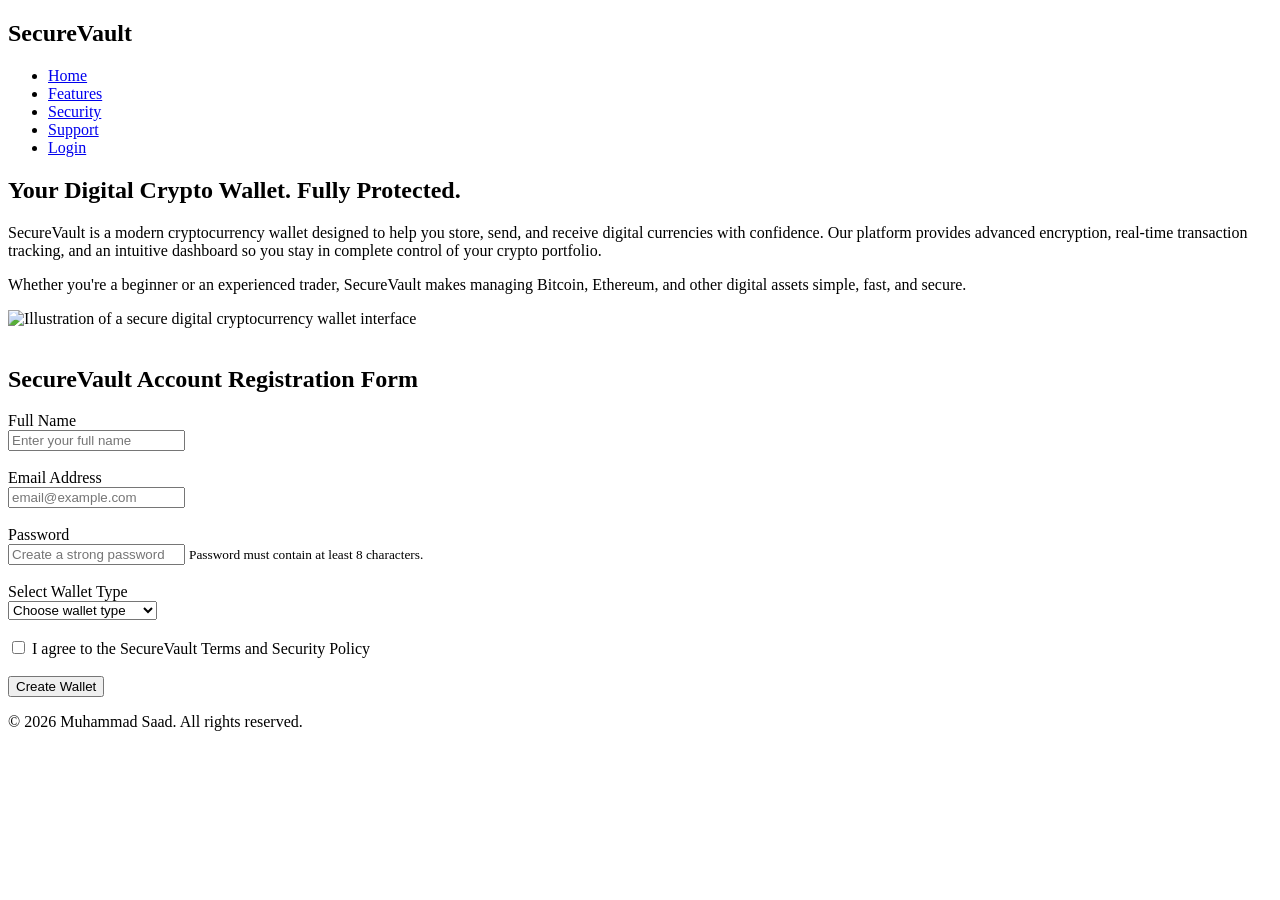
==== index.html @ 32a99a74 "web project" ====
<!DOCTYPE html>
<html lang="en">
<head>
    <meta charset="UTF-8">
    <meta name="viewport" content="width=device-width, initial-scale=1.0">
    
    <!-- Updated Meta Description for Crypto Wallet Website -->
    <meta name="description" content="Secure and easy-to-use crypto wallet platform to store, send, and manage your digital assets safely. Experience fast transactions, real-time tracking, and full control of your cryptocurrency.">
     
    <title>SecureVault Crypto Wallet | Assest Management</title>
</head>
<body>

    <!-- Navigation -->
    <header>
        <nav>
            <h2>SecureVault</h2>
            <ul>
                <li><a href="#">Home</a></li>
                <li><a href="#">Features</a></li>
                <li><a href="#">Security</a></li>
                <li><a href="#">Support</a></li>
                <li><a href="#">Login</a></li>
            </ul>
        </nav>
    </header>

    <!-- Main Content -->
    <main>
        <article>
            <h1>Your Digital Crypto Wallet. Fully Protected.</h1>
            
            <p>
                SecureVault is a modern cryptocurrency wallet designed to help you 
                store, send, and receive digital currencies with confidence. 
                Our platform provides advanced encryption, real-time transaction 
                tracking, and an intuitive dashboard so you stay in complete control 
                of your crypto portfolio.
            </p>

            <p>
                Whether you're a beginner or an experienced trader, SecureVault 
                makes managing Bitcoin, Ethereum, and other digital assets simple, 
                fast, and secure.
            </p>

            <!-- Crypto-related Image -->
            <img src="https://via.placeholder.com/400x200"
                 alt="Illustration of a secure digital cryptocurrency wallet interface">
        </article>
    </main>

   <br>

<form action="#" method="post">

<h2>SecureVault Account Registration Form</h2>

<!-- Full Name -->
<div>
<label for="fullname">Full Name</label><br>
<input 
type="text"
id="fullname"
name="fullname"
placeholder="Enter your full name"
required
tabindex="1">
</div>

<br>

<!-- Email -->
<div>
<label for="email">Email Address</label><br>
<input 
type="email"
id="email"
name="email"
placeholder="email@example.com"
required
tabindex="2">
</div>

<br>

<!-- Password -->
<div>
<label for="password">Password</label><br>
<input 
type="password"
id="password"
name="password"
placeholder="Create a strong password"
required
tabindex="3"
aria-describedby="passwordHelp">

<small id="passwordHelp">
Password must contain at least 8 characters.
</small>
</div>

<br>

<!-- Wallet Type -->
<div>
<label for="wallet">Select Wallet Type</label><br>
<select id="wallet" name="wallet" tabindex="4" aria-label="Select wallet type">
<option value="">Choose wallet type</option>
<option value="bitcoin">Bitcoin Wallet</option>
<option value="ethereum">Ethereum Wallet</option>
<option value="multi">Multi-Currency Wallet</option>
</select>
</div>

<br>

<!-- Terms and Conditions -->
<div>
<input 
type="checkbox"
id="terms"
name="terms"
required
tabindex="5">

<label for="terms">
I agree to the SecureVault Terms and Security Policy
</label>
</div>

<br>

<!-- Submit Button -->
<button type="submit" tabindex="6">
Create Wallet
</button>

</form>

 <!-- Footer -->
<footer>
        <p>&copy; 2026 Muhammad Saad. All rights reserved.</p>
</footer>

</body>

</html>
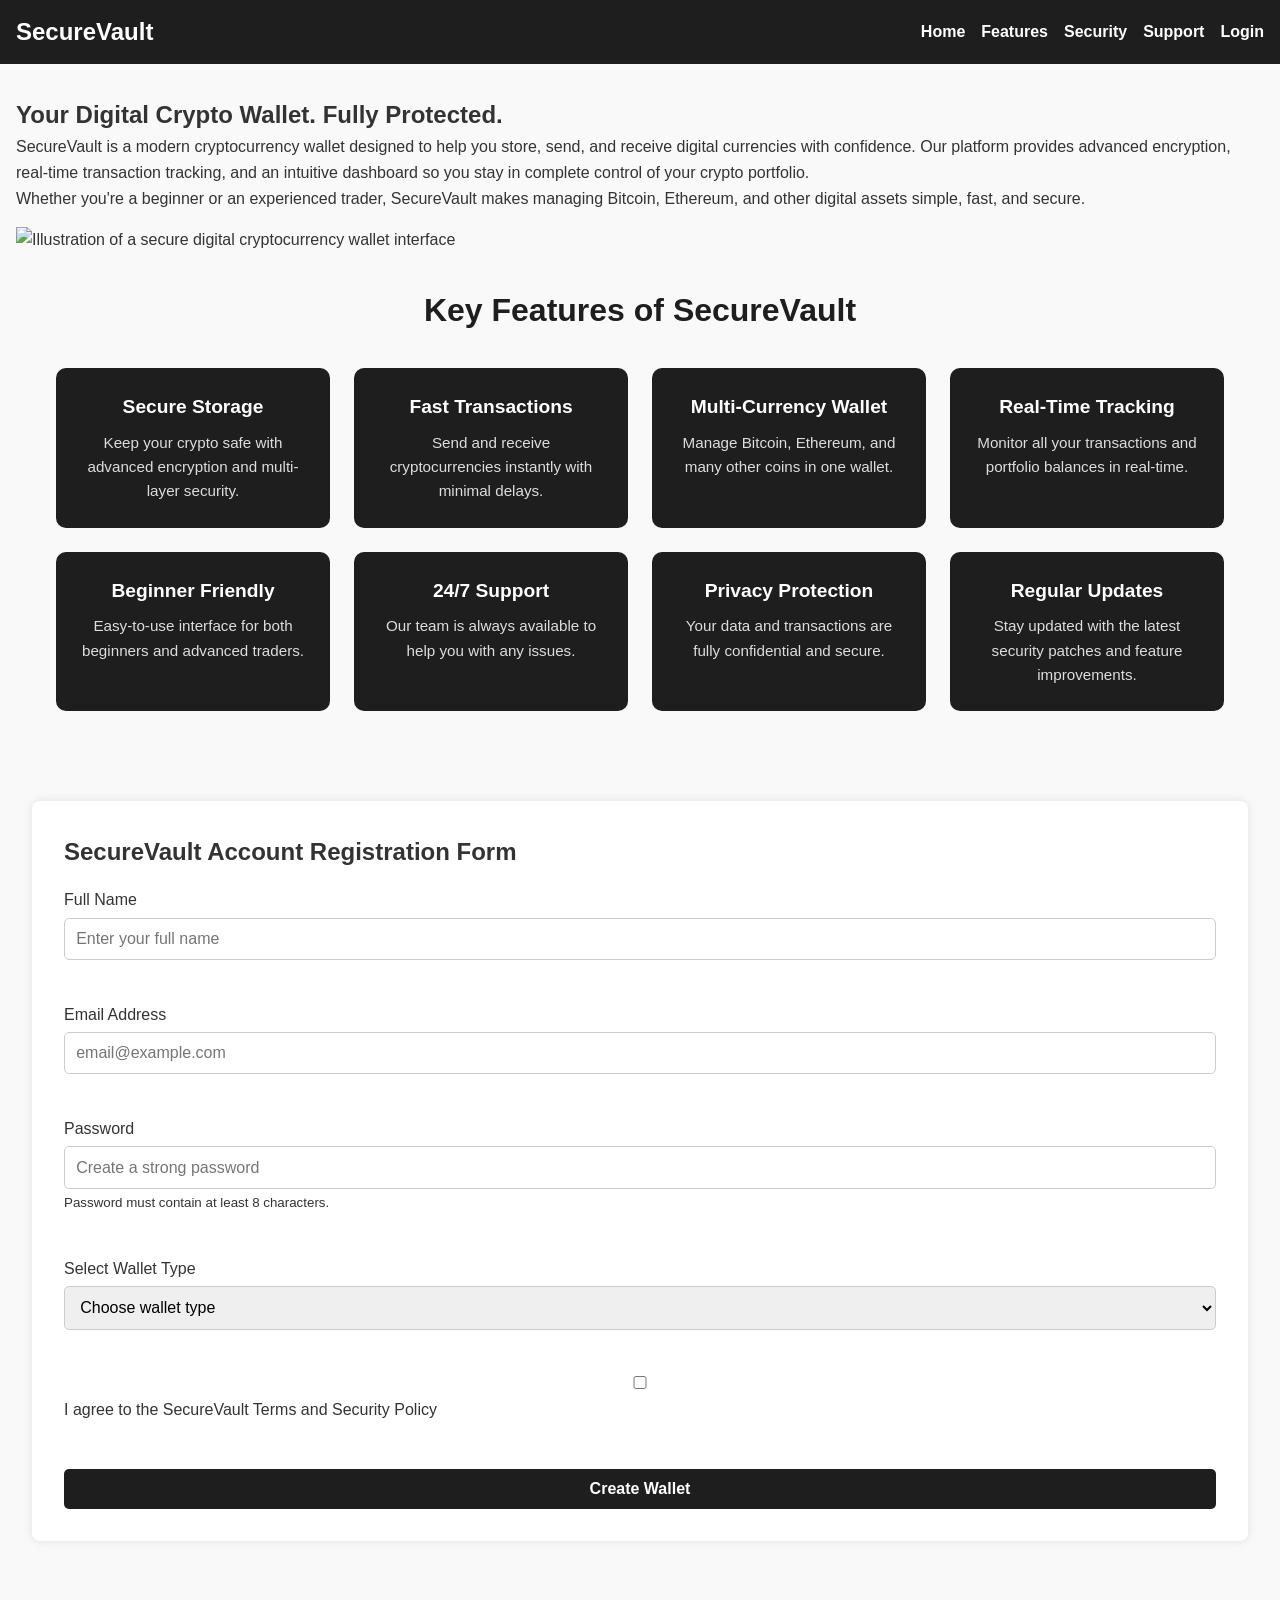
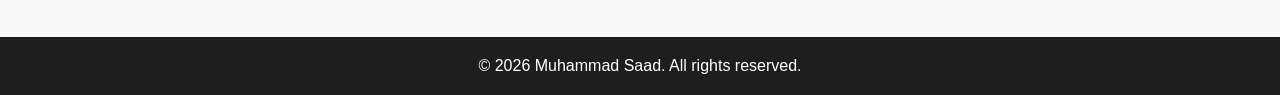
==== commit 387c6728: "web project" ====
--- a/index.html
+++ b/index.html
@@ -3,11 +3,11 @@
 <head>
     <meta charset="UTF-8">
     <meta name="viewport" content="width=device-width, initial-scale=1.0">
+    <link rel="stylesheet" href="style.css">
     
-    <!-- Updated Meta Description for Crypto Wallet Website -->
     <meta name="description" content="Secure and easy-to-use crypto wallet platform to store, send, and manage your digital assets safely. Experience fast transactions, real-time tracking, and full control of your cryptocurrency.">
      
-    <title>SecureVault Crypto Wallet | Assest Management</title>
+    <title>SecureVault Crypto Wallet | Asset Management</title>
 </head>
 <body>
 
@@ -15,6 +15,14 @@
     <header>
         <nav>
             <h2>SecureVault</h2>
+
+            <!-- Hamburger for mobile -->
+            <div class="hamburger" onclick="toggleMenu()">
+                <div></div>
+                <div></div>
+                <div></div>
+            </div>
+
             <ul>
                 <li><a href="#">Home</a></li>
                 <li><a href="#">Features</a></li>
@@ -44,106 +52,112 @@
                 fast, and secure.
             </p>
 
-            <!-- Crypto-related Image -->
             <img src="https://via.placeholder.com/400x200"
                  alt="Illustration of a secure digital cryptocurrency wallet interface">
         </article>
+
+        <!-- Features Section with Responsive Grid -->
+        <section class="features-grid">
+            <h2>Key Features of SecureVault</h2>
+            <div class="grid-container">
+                <div class="grid-item">
+                    <h3>Secure Storage</h3>
+                    <p>Keep your crypto safe with advanced encryption and multi-layer security.</p>
+                </div>
+                <div class="grid-item">
+                    <h3>Fast Transactions</h3>
+                    <p>Send and receive cryptocurrencies instantly with minimal delays.</p>
+                </div>
+                <div class="grid-item">
+                    <h3>Multi-Currency Wallet</h3>
+                    <p>Manage Bitcoin, Ethereum, and many other coins in one wallet.</p>
+                </div>
+                <div class="grid-item">
+                    <h3>Real-Time Tracking</h3>
+                    <p>Monitor all your transactions and portfolio balances in real-time.</p>
+                </div>
+                <div class="grid-item">
+                    <h3>Beginner Friendly</h3>
+                    <p>Easy-to-use interface for both beginners and advanced traders.</p>
+                </div>
+                <div class="grid-item">
+                    <h3>24/7 Support</h3>
+                    <p>Our team is always available to help you with any issues.</p>
+                </div>
+                <div class="grid-item">
+                    <h3>Privacy Protection</h3>
+                    <p>Your data and transactions are fully confidential and secure.</p>
+                </div>
+                <div class="grid-item">
+                    <h3>Regular Updates</h3>
+                    <p>Stay updated with the latest security patches and feature improvements.</p>
+                </div>
+            </div>
+        </section>
+
+        <br>
+
+        <!-- Registration Form -->
+        <form action="#" method="post">
+            <h2>SecureVault Account Registration Form</h2>
+
+            <div>
+                <label for="fullname">Full Name</label><br>
+                <input type="text" id="fullname" name="fullname" placeholder="Enter your full name" required tabindex="1">
+            </div>
+
+            <br>
+
+            <div>
+                <label for="email">Email Address</label><br>
+                <input type="email" id="email" name="email" placeholder="email@example.com" required tabindex="2">
+            </div>
+
+            <br>
+
+            <div>
+                <label for="password">Password</label><br>
+                <input type="password" id="password" name="password" placeholder="Create a strong password" required tabindex="3" aria-describedby="passwordHelp">
+                <small id="passwordHelp">Password must contain at least 8 characters.</small>
+            </div>
+
+            <br>
+
+            <div>
+                <label for="wallet">Select Wallet Type</label><br>
+                <select id="wallet" name="wallet" tabindex="4" aria-label="Select wallet type">
+                    <option value="">Choose wallet type</option>
+                    <option value="bitcoin">Bitcoin Wallet</option>
+                    <option value="ethereum">Ethereum Wallet</option>
+                    <option value="multi">Multi-Currency Wallet</option>
+                </select>
+            </div>
+
+            <br>
+
+            <div>
+                <input type="checkbox" id="terms" name="terms" required tabindex="5">
+                <label for="terms">I agree to the SecureVault Terms and Security Policy</label>
+            </div>
+
+            <br>
+
+            <button type="submit" tabindex="6">Create Wallet</button>
+        </form>
     </main>
 
-   <br>
+    <!-- Footer -->
+    <footer>
+        <p>&copy; 2026 Muhammad Saad. All rights reserved.</p>
+    </footer>
 
-<form action="#" method="post">
-
-<h2>SecureVault Account Registration Form</h2>
-
-<!-- Full Name -->
-<div>
-<label for="fullname">Full Name</label><br>
-<input 
-type="text"
-id="fullname"
-name="fullname"
-placeholder="Enter your full name"
-required
-tabindex="1">
-</div>
-
-<br>
-
-<!-- Email -->
-<div>
-<label for="email">Email Address</label><br>
-<input 
-type="email"
-id="email"
-name="email"
-placeholder="email@example.com"
-required
-tabindex="2">
-</div>
-
-<br>
-
-<!-- Password -->
-<div>
-<label for="password">Password</label><br>
-<input 
-type="password"
-id="password"
-name="password"
-placeholder="Create a strong password"
-required
-tabindex="3"
-aria-describedby="passwordHelp">
-
-<small id="passwordHelp">
-Password must contain at least 8 characters.
-</small>
-</div>
-
-<br>
-
-<!-- Wallet Type -->
-<div>
-<label for="wallet">Select Wallet Type</label><br>
-<select id="wallet" name="wallet" tabindex="4" aria-label="Select wallet type">
-<option value="">Choose wallet type</option>
-<option value="bitcoin">Bitcoin Wallet</option>
-<option value="ethereum">Ethereum Wallet</option>
-<option value="multi">Multi-Currency Wallet</option>
-</select>
-</div>
-
-<br>
-
-<!-- Terms and Conditions -->
-<div>
-<input 
-type="checkbox"
-id="terms"
-name="terms"
-required
-tabindex="5">
-
-<label for="terms">
-I agree to the SecureVault Terms and Security Policy
-</label>
-</div>
-
-<br>
-
-<!-- Submit Button -->
-<button type="submit" tabindex="6">
-Create Wallet
-</button>
-
-</form>
-
- <!-- Footer -->
-<footer>
-        <p>&copy; 2026 Muhammad Saad. All rights reserved.</p>
-</footer>
+    <!-- Mobile Hamburger Script -->
+    <script>
+        function toggleMenu() {
+            const menu = document.querySelector('nav ul');
+            menu.classList.toggle('active');
+        }
+    </script>
 
 </body>
-
 </html>
--- a/style.css
+++ b/style.css
@@ -0,0 +1,194 @@
+/* Basic Reset */
+* {
+    margin: 0;
+    padding: 0;
+    box-sizing: border-box;
+}
+
+/* Body styling */
+body {
+    font-family: Arial, sans-serif;
+    line-height: 1.6;
+    background-color: #f9f9f9;
+    color: #333;
+    padding: 0;
+    margin: 0;
+}
+
+/* Header & Navigation */
+header {
+    background-color: #1e1e1e;
+    color: #fff;
+}
+
+nav {
+    display: flex;
+    justify-content: space-between;
+    align-items: center;
+    padding: 0.8rem 1rem;
+    flex-wrap: wrap;
+}
+
+nav h2 {
+    font-size: 1.5rem;
+}
+
+/* Menu links */
+nav ul {
+    display: flex;
+    list-style: none;
+    gap: 1rem;
+}
+
+nav ul li a {
+    color: #fff;
+    text-decoration: none;
+    font-weight: bold;
+    transition: color 0.3s;
+}
+
+nav ul li a:hover {
+    color: #f39c12;
+}
+
+/* Hamburger button (mobile) */
+.hamburger {
+    display: none;
+    flex-direction: column;
+    cursor: pointer;
+    gap: 5px;
+}
+
+.hamburger div {
+    width: 25px;
+    height: 3px;
+    background-color: #fff;
+}
+
+/* Responsive menu - mobile */
+@media (max-width: 768px) {
+    nav ul {
+        display: none;
+        flex-direction: column;
+        width: 100%;
+        background-color: #1e1e1e;
+        margin-top: 0.5rem;
+    }
+
+    nav ul.active {
+        display: flex;
+    }
+
+    .hamburger {
+        display: flex;
+    }
+}
+
+/* Main Content */
+main {
+    padding: 2rem 1rem;
+}
+
+article img {
+    max-width: 100%;
+    margin-top: 1rem;
+}
+
+/* Features Grid Section */
+.features-grid {
+    padding: 2rem 1rem;
+    max-width: 1200px;
+    margin: 0 auto;
+}
+
+.features-grid h2 {
+    text-align: center;
+    margin-bottom: 2rem;
+    font-size: 2rem;
+    color: #1e1e1e;
+}
+
+.features-grid .grid-container {
+    display: grid;
+    grid-template-columns: 1fr; /* Mobile: 1 column */
+    gap: 1.5rem;
+}
+
+.features-grid .grid-item {
+    background-color: #1e1e1e;
+    color: #fff;
+    padding: 1.5rem;
+    border-radius: 10px;
+    text-align: center;
+}
+
+.features-grid .grid-item h3 {
+    margin-bottom: 0.5rem;
+    font-size: 1.2rem;
+}
+
+.features-grid .grid-item p {
+    font-size: 0.95rem;
+    color: #ddd;
+}
+
+/* Desktop: 4 columns */
+@media (min-width: 992px) {
+    .features-grid .grid-container {
+        grid-template-columns: repeat(4, 1fr);
+    }
+}
+
+/* Tablet: 2 columns */
+@media (min-width: 600px) and (max-width: 991px) {
+    .features-grid .grid-container {
+        grid-template-columns: repeat(2, 1fr);
+    }
+}
+
+/* Form styling */
+form {
+    background-color: #fff;
+    padding: 2rem;
+    margin: 2rem 1rem;
+    border-radius: 8px;
+    box-shadow: 0 0 10px rgba(0,0,0,0.1);
+}
+
+form h2 {
+    margin-bottom: 1rem;
+}
+
+form div {
+    margin-bottom: 1rem;
+}
+
+form input, form select, form button {
+    width: 100%;
+    padding: 0.7rem;
+    margin-top: 0.3rem;
+    border: 1px solid #ccc;
+    border-radius: 5px;
+    font-size: 1rem;
+}
+
+form button {
+    background-color: #1e1e1e;
+    color: #fff;
+    border: none;
+    cursor: pointer;
+    font-weight: bold;
+}
+
+form button:hover {
+    background-color: #f39c12;
+}
+
+/* Footer */
+footer {
+    background-color: #1e1e1e;
+    color: #fff;
+    text-align: center;
+    padding: 1rem;
+    margin-top: 2rem;
+}
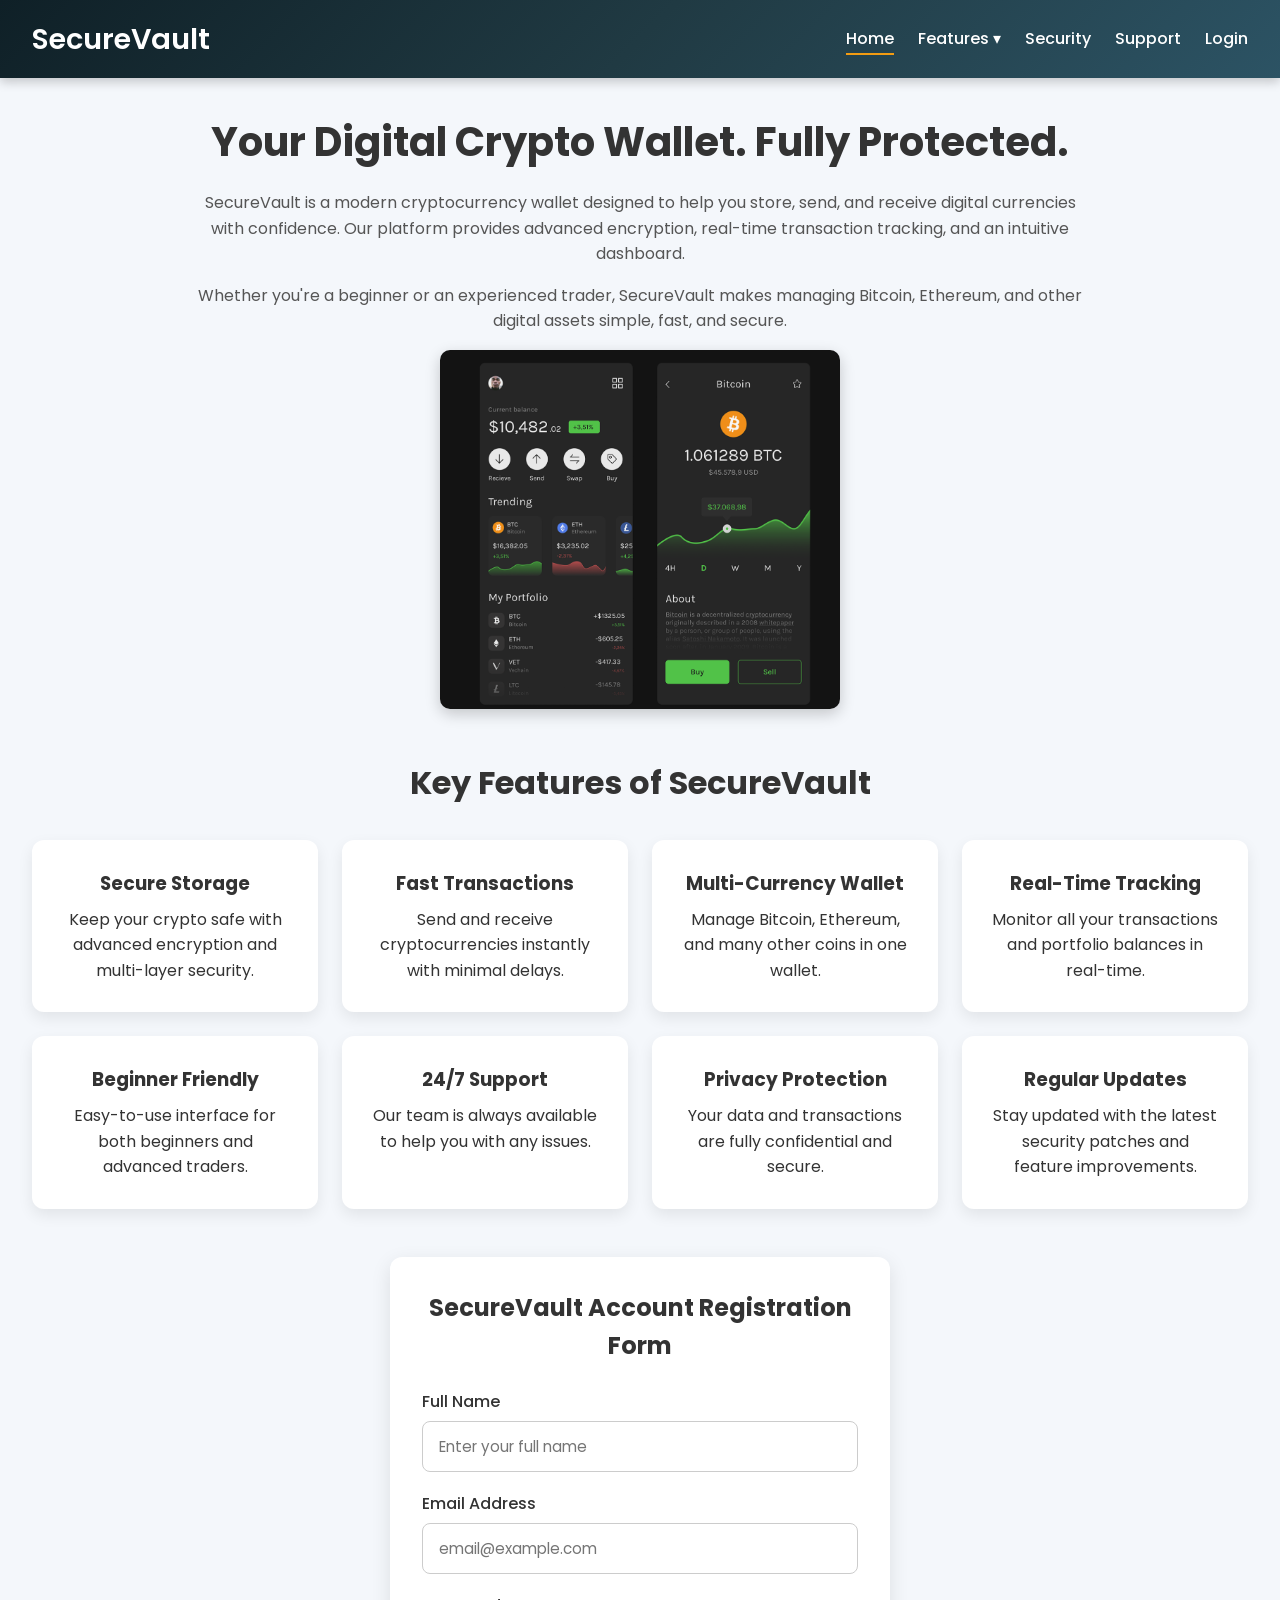
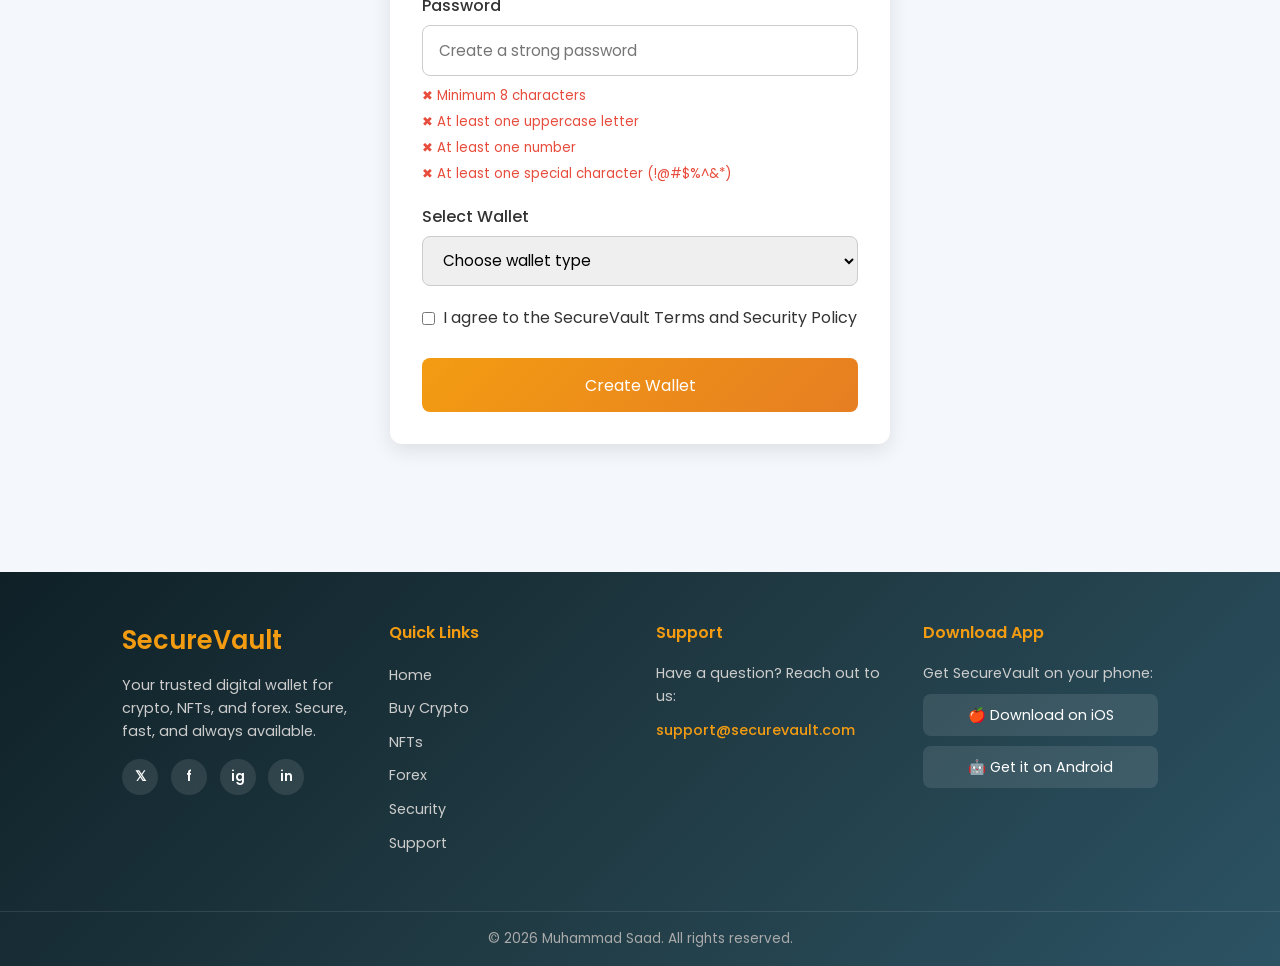
==== commit 84d0bb4d: "web project" ====
--- a/index.html
+++ b/index.html
@@ -3,11 +3,9 @@
 <head>
     <meta charset="UTF-8">
     <meta name="viewport" content="width=device-width, initial-scale=1.0">
+    <title>SecureVault Crypto Wallet | Asset Management</title>
     <link rel="stylesheet" href="style.css">
-    
-    <meta name="description" content="Secure and easy-to-use crypto wallet platform to store, send, and manage your digital assets safely. Experience fast transactions, real-time tracking, and full control of your cryptocurrency.">
-     
-    <title>SecureVault Crypto Wallet | Asset Management</title>
+    <link href="https://fonts.googleapis.com/css2?family=Poppins:wght@300;400;600&display=swap" rel="stylesheet">
 </head>
 <body>
 
@@ -16,7 +14,6 @@
         <nav>
             <h2>SecureVault</h2>
 
-            <!-- Hamburger for mobile -->
             <div class="hamburger" onclick="toggleMenu()">
                 <div></div>
                 <div></div>
@@ -24,8 +21,17 @@
             </div>
 
             <ul>
-                <li><a href="#">Home</a></li>
-                <li><a href="#">Features</a></li>
+                <li><a href="index.html" class="active">Home</a></li>
+
+                <li class="dropdown">
+                    <a href="#">Features <span class="arrow">&#9662;</span></a>
+                    <ul class="dropdown-menu">
+                        <li><a href="buy-crypto.html">Buy Crypto</a></li>
+                        <li><a href="nfts.html">NFTs</a></li>
+                        <li><a href="forex.html">Forex</a></li>
+                    </ul>
+                </li>
+
                 <li><a href="#">Security</a></li>
                 <li><a href="#">Support</a></li>
                 <li><a href="#">Login</a></li>
@@ -37,27 +43,18 @@
     <main>
         <article>
             <h1>Your Digital Crypto Wallet. Fully Protected.</h1>
-            
             <p>
-                SecureVault is a modern cryptocurrency wallet designed to help you 
-                store, send, and receive digital currencies with confidence. 
-                Our platform provides advanced encryption, real-time transaction 
-                tracking, and an intuitive dashboard so you stay in complete control 
-                of your crypto portfolio.
+                SecureVault is a modern cryptocurrency wallet designed to help you store, send, and receive digital currencies with confidence.
+                Our platform provides advanced encryption, real-time transaction tracking, and an intuitive dashboard.
             </p>
-
             <p>
-                Whether you're a beginner or an experienced trader, SecureVault 
-                makes managing Bitcoin, Ethereum, and other digital assets simple, 
-                fast, and secure.
+                Whether you're a beginner or an experienced trader, SecureVault makes managing Bitcoin, Ethereum, and other digital assets simple, fast, and secure.
             </p>
-
-            <img src="https://via.placeholder.com/400x200"
-                 alt="Illustration of a secure digital cryptocurrency wallet interface">
+            <img src="images/crypto wallet.png" alt="Illustration of a secure digital cryptocurrency wallet interface">
         </article>
 
-        <!-- Features Section with Responsive Grid -->
-        <section class="features-grid">
+        <!-- Features Section -->
+        <section class="features-grid" id="features">
             <h2>Key Features of SecureVault</h2>
             <div class="grid-container">
                 <div class="grid-item">
@@ -95,36 +92,33 @@
             </div>
         </section>
 
-        <br>
-
         <!-- Registration Form -->
-        <form action="#" method="post">
+        <form action="#" method="post" onsubmit="return validateForm()">
             <h2>SecureVault Account Registration Form</h2>
 
-            <div>
-                <label for="fullname">Full Name</label><br>
+            <div class="form-group">
+                <label for="fullname">Full Name</label>
                 <input type="text" id="fullname" name="fullname" placeholder="Enter your full name" required tabindex="1">
             </div>
 
-            <br>
-
-            <div>
-                <label for="email">Email Address</label><br>
+            <div class="form-group">
+                <label for="email">Email Address</label>
                 <input type="email" id="email" name="email" placeholder="email@example.com" required tabindex="2">
             </div>
 
-            <br>
-
-            <div>
-                <label for="password">Password</label><br>
-                <input type="password" id="password" name="password" placeholder="Create a strong password" required tabindex="3" aria-describedby="passwordHelp">
-                <small id="passwordHelp">Password must contain at least 8 characters.</small>
-            </div>
-
-            <br>
-
-            <div>
-                <label for="wallet">Select Wallet Type</label><br>
+            <div class="form-group">
+                <label for="password">Password</label>
+                <input type="password" id="password" name="password" placeholder="Create a strong password" required tabindex="3" oninput="checkPassword()">
+                <div class="password-requirements">
+                    <span id="req-length" class="req">✖ Minimum 8 characters</span>
+                    <span id="req-upper" class="req">✖ At least one uppercase letter</span>
+                    <span id="req-number" class="req">✖ At least one number</span>
+                    <span id="req-special" class="req">✖ At least one special character (!@#$%^&*)</span>
+                </div>
+            </div>
+
+            <div class="form-group">
+                <label for="wallet">Select Wallet</label>
                 <select id="wallet" name="wallet" tabindex="4" aria-label="Select wallet type">
                     <option value="">Choose wallet type</option>
                     <option value="bitcoin">Bitcoin Wallet</option>
@@ -133,31 +127,113 @@
                 </select>
             </div>
 
-            <br>
-
-            <div>
+            <div class="form-group checkbox-group">
                 <input type="checkbox" id="terms" name="terms" required tabindex="5">
                 <label for="terms">I agree to the SecureVault Terms and Security Policy</label>
             </div>
 
-            <br>
-
             <button type="submit" tabindex="6">Create Wallet</button>
         </form>
+
     </main>
 
     <!-- Footer -->
     <footer>
-        <p>&copy; 2026 Muhammad Saad. All rights reserved.</p>
+        <div class="footer-container">
+
+            <div class="footer-brand">
+                <h3>SecureVault</h3>
+                <p>Your trusted digital wallet for crypto, NFTs, and forex. Secure, fast, and always available.</p>
+                <div class="social-icons">
+                    <a href="#" aria-label="Twitter/X">𝕏</a>
+                    <a href="#" aria-label="Facebook">f</a>
+                    <a href="#" aria-label="Instagram">ig</a>
+                    <a href="#" aria-label="LinkedIn">in</a>
+                </div>
+            </div>
+
+            <div class="footer-col">
+                <h4>Quick Links</h4>
+                <ul>
+                    <li><a href="index.html">Home</a></li>
+                    <li><a href="buy-crypto.html">Buy Crypto</a></li>
+                    <li><a href="nfts.html">NFTs</a></li>
+                    <li><a href="forex.html">Forex</a></li>
+                    <li><a href="#">Security</a></li>
+                    <li><a href="#">Support</a></li>
+                </ul>
+            </div>
+
+            <div class="footer-col">
+                <h4>Support</h4>
+                <p>Have a question? Reach out to us:</p>
+                <a href="mailto:support@securevault.com" class="footer-email">support@securevault.com</a>
+            </div>
+
+            <div class="footer-col">
+                <h4>Download App</h4>
+                <p>Get SecureVault on your phone:</p>
+                <a href="#" class="app-btn">🍎 Download on iOS</a>
+                <a href="#" class="app-btn">🤖 Get it on Android</a>
+            </div>
+
+        </div>
+
+        <div class="footer-bottom">
+            <p>&copy; 2026 Muhammad Saad. All rights reserved.</p>
+        </div>
     </footer>
 
-    <!-- Mobile Hamburger Script -->
     <script>
         function toggleMenu() {
-            const menu = document.querySelector('nav ul');
-            menu.classList.toggle('active');
+            document.querySelector('nav ul').classList.toggle('active');
+        }
+
+        document.querySelectorAll('.dropdown > a').forEach(item => {
+            item.addEventListener('click', function(e){
+                if(window.innerWidth <= 768){
+                    e.preventDefault();
+                    this.parentElement.classList.toggle('active');
+                }
+            });
+        });
+
+        document.querySelectorAll('a[href="#features"]').forEach(anchor => {
+            anchor.addEventListener('click', function(e){
+                e.preventDefault();
+                const target = document.querySelector(this.getAttribute('href'));
+                if(target) target.scrollIntoView({behavior:'smooth'});
+            });
+        });
+
+        function checkPassword() {
+            const val = document.getElementById('password').value;
+            toggle('req-length',  val.length >= 8);
+            toggle('req-upper',   /[A-Z]/.test(val));
+            toggle('req-number',  /[0-9]/.test(val));
+            toggle('req-special', /[!@#$%^&*]/.test(val));
+        }
+
+        function toggle(id, passed) {
+            const el = document.getElementById(id);
+            const text = el.textContent.slice(2);
+            if (passed) {
+                el.classList.add('valid');
+                el.textContent = '✔ ' + text;
+            } else {
+                el.classList.remove('valid');
+                el.textContent = '✖ ' + text;
+            }
+        }
+
+        function validateForm() {
+            const val = document.getElementById('password').value;
+            if (val.length < 8 || !/[A-Z]/.test(val) || !/[0-9]/.test(val) || !/[!@#$%^&*]/.test(val)) {
+                alert('Please meet all password requirements before submitting.');
+                return false;
+            }
+            return true;
         }
     </script>
-
 </body>
 </html>
--- a/style.css
+++ b/style.css
@@ -1,57 +1,92 @@
-/* Basic Reset */
+/* ===========================
+   RESET
+   =========================== */
 * {
     margin: 0;
     padding: 0;
     box-sizing: border-box;
 }
 
-/* Body styling */
+/* ===========================
+   BODY
+   =========================== */
 body {
-    font-family: Arial, sans-serif;
+    font-family: 'Poppins', sans-serif;
+    background: #f4f7fb;
+    color: #333;
     line-height: 1.6;
-    background-color: #f9f9f9;
-    color: #333;
-    padding: 0;
-    margin: 0;
-}
-
-/* Header & Navigation */
+}
+
+/* ===========================
+   HEADER
+   =========================== */
 header {
-    background-color: #1e1e1e;
-    color: #fff;
-}
-
+    background: linear-gradient(135deg, #0f2027, #203a43, #2c5364);
+    color: white;
+    box-shadow: 0 4px 10px rgba(0,0,0,0.2);
+}
+
+/* ===========================
+   IMAGE
+   =========================== */
+img {
+    width: 100%;
+    max-width: 400px;
+    height: auto;
+    display: block;
+    margin: 1rem auto;
+    border-radius: 10px;
+    box-shadow: 0 5px 15px rgba(0,0,0,0.2);
+}
+
+/* ===========================
+   NAV
+   =========================== */
 nav {
     display: flex;
     justify-content: space-between;
     align-items: center;
-    padding: 0.8rem 1rem;
+    padding: 1rem 2rem;
     flex-wrap: wrap;
 }
 
 nav h2 {
-    font-size: 1.5rem;
-}
-
-/* Menu links */
+    font-size: 1.8rem;
+    font-weight: 600;
+}
+
 nav ul {
     display: flex;
     list-style: none;
-    gap: 1rem;
+    gap: 1.5rem;
 }
 
 nav ul li a {
     color: #fff;
     text-decoration: none;
-    font-weight: bold;
-    transition: color 0.3s;
-}
-
-nav ul li a:hover {
-    color: #f39c12;
-}
-
-/* Hamburger button (mobile) */
+    font-weight: 500;
+    position: relative;
+}
+
+nav ul li a::after {
+    content: '';
+    position: absolute;
+    width: 0%;
+    height: 2px;
+    background: #f39c12;
+    left: 0;
+    bottom: -5px;
+    transition: 0.3s;
+}
+
+nav ul li a:hover::after,
+nav ul li a.active::after {
+    width: 100%;
+}
+
+/* ===========================
+   HAMBURGER
+   =========================== */
 .hamburger {
     display: none;
     flex-direction: column;
@@ -62,17 +97,20 @@
 .hamburger div {
     width: 25px;
     height: 3px;
-    background-color: #fff;
-}
-
-/* Responsive menu - mobile */
+    background-color: white;
+}
+
+/* ===========================
+   MOBILE MENU
+   =========================== */
 @media (max-width: 768px) {
     nav ul {
         display: none;
         flex-direction: column;
         width: 100%;
-        background-color: #1e1e1e;
-        margin-top: 0.5rem;
+        background: #203a43;
+        margin-top: 1rem;
+        padding: 1rem;
     }
 
     nav ul.active {
@@ -84,111 +122,657 @@
     }
 }
 
-/* Main Content */
+/* ===========================
+   MAIN
+   =========================== */
 main {
-    padding: 2rem 1rem;
-}
-
-article img {
-    max-width: 100%;
-    margin-top: 1rem;
-}
-
-/* Features Grid Section */
+    padding: 2rem;
+}
+
+/* ===========================
+   HERO ARTICLE
+   =========================== */
+article {
+    max-width: 900px;
+    margin: auto;
+    text-align: center;
+}
+
+article h1 {
+    font-size: 2.5rem;
+    margin-bottom: 1rem;
+}
+
+article p {
+    margin-bottom: 1rem;
+    color: #555;
+}
+
+/* ===========================
+   FEATURES
+   =========================== */
 .features-grid {
-    padding: 2rem 1rem;
-    max-width: 1200px;
-    margin: 0 auto;
+    margin-top: 3rem;
 }
 
 .features-grid h2 {
     text-align: center;
     margin-bottom: 2rem;
     font-size: 2rem;
-    color: #1e1e1e;
-}
-
-.features-grid .grid-container {
+}
+
+.grid-container {
     display: grid;
-    grid-template-columns: 1fr; /* Mobile: 1 column */
+    grid-template-columns: 1fr;
     gap: 1.5rem;
 }
 
-.features-grid .grid-item {
-    background-color: #1e1e1e;
-    color: #fff;
-    padding: 1.5rem;
-    border-radius: 10px;
-    text-align: center;
-}
-
-.features-grid .grid-item h3 {
+.grid-item {
+    background: white;
+    padding: 1.8rem;
+    border-radius: 12px;
+    box-shadow: 0 6px 15px rgba(0,0,0,0.08);
+    transition: 0.3s;
+    text-align: center;
+}
+
+.grid-item h3 {
     margin-bottom: 0.5rem;
-    font-size: 1.2rem;
-}
-
-.features-grid .grid-item p {
+}
+
+.grid-item:hover {
+    transform: translateY(-8px);
+    background: #f39c12;
+    color: white;
+}
+
+@media (min-width: 600px) {
+    .grid-container {
+        grid-template-columns: repeat(2, 1fr);
+    }
+}
+
+@media (min-width: 992px) {
+    .grid-container {
+        grid-template-columns: repeat(4, 1fr);
+    }
+}
+
+/* ===========================
+   FORM
+   =========================== */
+form {
+    max-width: 500px;
+    margin: 3rem auto;
+    background: white;
+    padding: 2rem;
+    border-radius: 12px;
+    box-shadow: 0 6px 20px rgba(0,0,0,0.1);
+}
+
+form h2 {
+    text-align: center;
+    margin-bottom: 1.5rem;
+}
+
+.form-group {
+    display: flex;
+    flex-direction: column;
+    margin-bottom: 1.2rem;
+}
+
+.form-group label {
+    font-weight: 500;
+    margin-bottom: 0.4rem;
+}
+
+.form-group input,
+.form-group select {
+    width: 100%;
+    padding: 0.8rem 1rem;
+    border-radius: 8px;
+    border: 1px solid #ccc;
+    font-family: 'Poppins', sans-serif;
     font-size: 0.95rem;
-    color: #ddd;
-}
-
-/* Desktop: 4 columns */
-@media (min-width: 992px) {
-    .features-grid .grid-container {
+    transition: 0.3s;
+}
+
+.form-group input:focus,
+.form-group select:focus {
+    border-color: #f39c12;
+    outline: none;
+}
+
+/* Checkbox */
+.checkbox-group {
+    flex-direction: row;
+    align-items: center;
+    gap: 8px;
+}
+
+.checkbox-group input[type="checkbox"] {
+    width: auto;
+}
+
+.checkbox-group label {
+    margin-bottom: 0;
+    font-weight: 400;
+}
+
+/* Submit button */
+form button {
+    width: 100%;
+    padding: 0.9rem;
+    border: none;
+    background: linear-gradient(135deg, #f39c12, #e67e22);
+    color: white;
+    font-size: 1rem;
+    font-family: 'Poppins', sans-serif;
+    border-radius: 8px;
+    cursor: pointer;
+    margin-top: 0.5rem;
+    transition: 0.3s;
+}
+
+form button:hover {
+    transform: scale(1.03);
+}
+
+/* ===========================
+   PASSWORD REQUIREMENTS
+   =========================== */
+.password-requirements {
+    display: flex;
+    flex-direction: column;
+    gap: 0.3rem;
+    margin-top: 0.6rem;
+}
+
+.req {
+    font-size: 0.83rem;
+    color: #e74c3c;
+    transition: color 0.3s;
+}
+
+.req.valid {
+    color: #27ae60;
+}
+
+/* ===========================
+   DROPDOWN
+   =========================== */
+.dropdown {
+    position: relative;
+}
+
+.dropdown-menu {
+    display: none;
+    position: absolute;
+    top: 100%;
+    left: 0;
+    background: #203a43;
+    list-style: none;
+    padding: 0.5rem 0;
+    border-radius: 8px;
+    min-width: 180px;
+    box-shadow: 0 6px 15px rgba(0,0,0,0.2);
+}
+
+.dropdown-menu li a {
+    display: block;
+    padding: 0.7rem 1rem;
+    color: white;
+    text-decoration: none;
+    transition: 0.3s;
+}
+
+.dropdown-menu li a:hover {
+    background: #f39c12;
+}
+
+.dropdown:hover .dropdown-menu {
+    display: block;
+}
+
+@media (max-width: 768px) {
+    .dropdown-menu {
+        position: static;
+        box-shadow: none;
+        background: #2c5364;
+    }
+
+    .dropdown:hover .dropdown-menu {
+        display: none;
+    }
+
+    .dropdown.active .dropdown-menu {
+        display: block;
+    }
+}
+
+/* ===========================
+   FOOTER
+   =========================== */
+footer {
+    background: linear-gradient(135deg, #0f2027, #203a43, #2c5364);
+    color: white;
+    margin-top: 3rem;
+}
+
+.footer-container {
+    display: grid;
+    grid-template-columns: 1fr;
+    gap: 2rem;
+    padding: 3rem 2rem;
+    max-width: 1100px;
+    margin: 0 auto;
+}
+
+@media (min-width: 600px) {
+    .footer-container {
+        grid-template-columns: repeat(2, 1fr);
+    }
+}
+
+@media (min-width: 900px) {
+    .footer-container {
         grid-template-columns: repeat(4, 1fr);
     }
 }
 
-/* Tablet: 2 columns */
-@media (min-width: 600px) and (max-width: 991px) {
-    .features-grid .grid-container {
-        grid-template-columns: repeat(2, 1fr);
-    }
-}
-
-/* Form styling */
-form {
-    background-color: #fff;
-    padding: 2rem;
-    margin: 2rem 1rem;
+.footer-brand h3 {
+    font-size: 1.6rem;
+    font-weight: 600;
+    margin-bottom: 0.8rem;
+    color: #f39c12;
+}
+
+.footer-brand p {
+    color: #ccc;
+    font-size: 0.9rem;
+    line-height: 1.6;
+    margin-bottom: 1rem;
+}
+
+.social-icons {
+    display: flex;
+    gap: 0.8rem;
+    margin-top: 0.5rem;
+}
+
+.social-icons a {
+    display: inline-flex;
+    align-items: center;
+    justify-content: center;
+    width: 36px;
+    height: 36px;
+    background: rgba(255,255,255,0.1);
+    border-radius: 50%;
+    color: white;
+    text-decoration: none;
+    font-size: 0.85rem;
+    font-weight: 600;
+    transition: 0.3s;
+}
+
+.social-icons a:hover {
+    background: #f39c12;
+}
+
+.footer-col h4 {
+    font-size: 1rem;
+    font-weight: 600;
+    margin-bottom: 1rem;
+    color: #f39c12;
+}
+
+.footer-col p {
+    color: #ccc;
+    font-size: 0.9rem;
+    margin-bottom: 0.6rem;
+}
+
+.footer-col ul {
+    list-style: none;
+    padding: 0;
+}
+
+.footer-col ul li {
+    margin-bottom: 0.5rem;
+}
+
+.footer-col ul li a {
+    color: #ccc;
+    text-decoration: none;
+    font-size: 0.9rem;
+    transition: 0.3s;
+}
+
+.footer-col ul li a:hover {
+    color: #f39c12;
+}
+
+.footer-email {
+    color: #f39c12;
+    text-decoration: none;
+    font-size: 0.9rem;
+    font-weight: 500;
+    transition: 0.3s;
+}
+
+.footer-email:hover {
+    text-decoration: underline;
+}
+
+.app-btn {
+    display: block;
+    margin-top: 0.6rem;
+    padding: 0.6rem 1rem;
+    background: rgba(255,255,255,0.1);
+    color: white;
+    text-decoration: none;
     border-radius: 8px;
-    box-shadow: 0 0 10px rgba(0,0,0,0.1);
-}
-
-form h2 {
-    margin-bottom: 1rem;
-}
-
-form div {
-    margin-bottom: 1rem;
-}
-
-form input, form select, form button {
+    font-size: 0.9rem;
+    transition: 0.3s;
+    text-align: center;
+}
+
+.app-btn:hover {
+    background: #f39c12;
+}
+
+.footer-bottom {
+    border-top: 1px solid rgba(255,255,255,0.1);
+    text-align: center;
+    padding: 1rem 2rem;
+    color: #aaa;
+    font-size: 0.85rem;
+}
+
+/* BUY CRYPTO PAGE STYLES */
+
+/* Article Container */
+.buy-article {
+    max-width: 700px;
+    margin: 3rem auto;
+    text-align: center;
+}
+
+.buy-article h1 {
+    font-size: 2.5rem;
+    margin-bottom: 1rem;
+}
+
+.buy-article p {
+    color: #555;
+    margin-bottom: 1rem;
+}
+
+/* Table Heading */
+.table-heading {
+    margin-top: 2rem;
+    margin-bottom: 0.8rem;
+    font-size: 1.8rem;
+}
+
+/* Crypto Table */
+.crypto-table {
     width: 100%;
-    padding: 0.7rem;
-    margin-top: 0.3rem;
-    border: 1px solid #ccc;
-    border-radius: 5px;
+    border-collapse: collapse;
+    margin-top: 1.5rem;
+    background: white;
+    border-radius: 12px;
+    overflow: hidden;
+    box-shadow: 0 6px 15px rgba(0, 0, 0, 0.08);
+}
+
+.crypto-table thead tr {
+    background: linear-gradient(135deg, #0f2027, #203a43, #2c5364);
+    color: white;
+}
+
+.crypto-table th {
+    padding: 1rem;
+    font-weight: 600;
+}
+
+.crypto-table td {
+    padding: 0.9rem;
+    border-bottom: 1px solid #f0f0f0;
+}
+
+.crypto-table .alt-row {
+    background: #fafafa;
+}
+
+.crypto-table .symbol {
+    color: #f39c12;
+    font-weight: 600;
+}
+
+/* CTA Box */
+.cta-box {
+    margin-top: 3rem;
+    background: linear-gradient(135deg, #0f2027, #203a43, #2c5364);
+    border-radius: 12px;
+    padding: 2.5rem;
+    color: white;
+}
+
+.cta-box h2 {
+    margin-bottom: 0.8rem;
+    font-size: 1.8rem;
+}
+
+.cta-box p {
+    color: #ccc;
+    margin-bottom: 1.5rem;
+}
+
+.cta-btn {
+    display: inline-block;
+    padding: 0.85rem 2rem;
+    background: linear-gradient(135deg, #f39c12, #e67e22);
+    color: white;
+    text-decoration: none;
+    border-radius: 8px;
+    font-weight: 600;
     font-size: 1rem;
-}
-
-form button {
-    background-color: #1e1e1e;
-    color: #fff;
-    border: none;
-    cursor: pointer;
-    font-weight: bold;
-}
-
-form button:hover {
-    background-color: #f39c12;
-}
-
-/* Footer */
-footer {
-    background-color: #1e1e1e;
-    color: #fff;
-    text-align: center;
+    transition: 0.3s;
+}
+
+.cta-btn:hover {
+    transform: scale(1.05);
+}
+
+/* NFTS PAGE STYLES */
+
+/* Article Container */
+.nft-article {
+    max-width: 700px;
+    margin: 3rem auto;
+    text-align: center;
+}
+
+.nft-article h1 {
+    font-size: 2.5rem;
+    margin-bottom: 1rem;
+}
+
+.nft-article p {
+    color: #555;
+    margin-bottom: 1rem;
+}
+
+/* Table Heading */
+.table-heading {
+    margin-top: 2rem;
+    margin-bottom: 0.8rem;
+    font-size: 1.8rem;
+}
+
+/* NFT Table */
+.nft-table {
+    width: 100%;
+    border-collapse: collapse;
+    margin-top: 1.5rem;
+    background: white;
+    border-radius: 12px;
+    overflow: hidden;
+    box-shadow: 0 6px 15px rgba(0, 0, 0, 0.08);
+}
+
+.nft-table thead tr {
+    background: linear-gradient(135deg, #0f2027, #203a43, #2c5364);
+    color: white;
+}
+
+.nft-table th {
     padding: 1rem;
+    font-weight: 600;
+}
+
+.nft-table td {
+    padding: 0.9rem;
+    border-bottom: 1px solid #f0f0f0;
+}
+
+.nft-table .alt-row {
+    background: #fafafa;
+}
+
+.nft-table .symbol {
+    color: #f39c12;
+    font-weight: 600;
+}
+
+/* CTA Box */
+.cta-box {
+    margin-top: 3rem;
+    background: linear-gradient(135deg, #0f2027, #203a43, #2c5364);
+    border-radius: 12px;
+    padding: 2.5rem;
+    color: white;
+}
+
+.cta-box h2 {
+    margin-bottom: 0.8rem;
+    font-size: 1.8rem;
+}
+
+.cta-box p {
+    color: #ccc;
+    margin-bottom: 1.5rem;
+}
+
+.cta-btn {
+    display: inline-block;
+    padding: 0.85rem 2rem;
+    background: linear-gradient(135deg, #f39c12, #e67e22);
+    color: white;
+    text-decoration: none;
+    border-radius: 8px;
+    font-weight: 600;
+    font-size: 1rem;
+    transition: 0.3s;
+}
+
+.cta-btn:hover {
+    transform: scale(1.05);
+}
+
+/* FOREX PAGE STYLES */
+
+/* Article Container */
+.forex-article {
+    max-width: 700px;
+    margin: 3rem auto;
+    text-align: center;
+}
+
+.forex-article h1 {
+    font-size: 2.5rem;
+    margin-bottom: 1rem;
+}
+
+.forex-article p {
+    color: #555;
+    margin-bottom: 1rem;
+}
+
+/* Table Heading */
+.table-heading {
     margin-top: 2rem;
+    margin-bottom: 0.8rem;
+    font-size: 1.8rem;
+}
+
+/* Forex Table */
+.forex-table {
+    width: 100%;
+    border-collapse: collapse;
+    margin-top: 1.5rem;
+    background: white;
+    border-radius: 12px;
+    overflow: hidden;
+    box-shadow: 0 6px 15px rgba(0, 0, 0, 0.08);
+}
+
+.forex-table thead tr {
+    background: linear-gradient(135deg, #0f2027, #203a43, #2c5364);
+    color: white;
+}
+
+.forex-table th {
+    padding: 1rem;
+    font-weight: 600;
+}
+
+.forex-table td {
+    padding: 0.9rem;
+    border-bottom: 1px solid #f0f0f0;
+}
+
+.forex-table .alt-row {
+    background: #fafafa;
+}
+
+.forex-table .symbol {
+    color: #f39c12;
+    font-weight: 600;
+}
+
+/* CTA Box */
+.cta-box {
+    margin-top: 3rem;
+    background: linear-gradient(135deg, #0f2027, #203a43, #2c5364);
+    border-radius: 12px;
+    padding: 2.5rem;
+    color: white;
+}
+
+.cta-box h2 {
+    margin-bottom: 0.8rem;
+    font-size: 1.8rem;
+}
+
+.cta-box p {
+    color: #ccc;
+    margin-bottom: 1.5rem;
+}
+
+.cta-btn {
+    display: inline-block;
+    padding: 0.85rem 2rem;
+    background: linear-gradient(135deg, #f39c12, #e67e22);
+    color: white;
+    text-decoration: none;
+    border-radius: 8px;
+    font-weight: 600;
+    font-size: 1rem;
+    transition: 0.3s;
+}
+
+.cta-btn:hover {
+    transform: scale(1.05);
 }
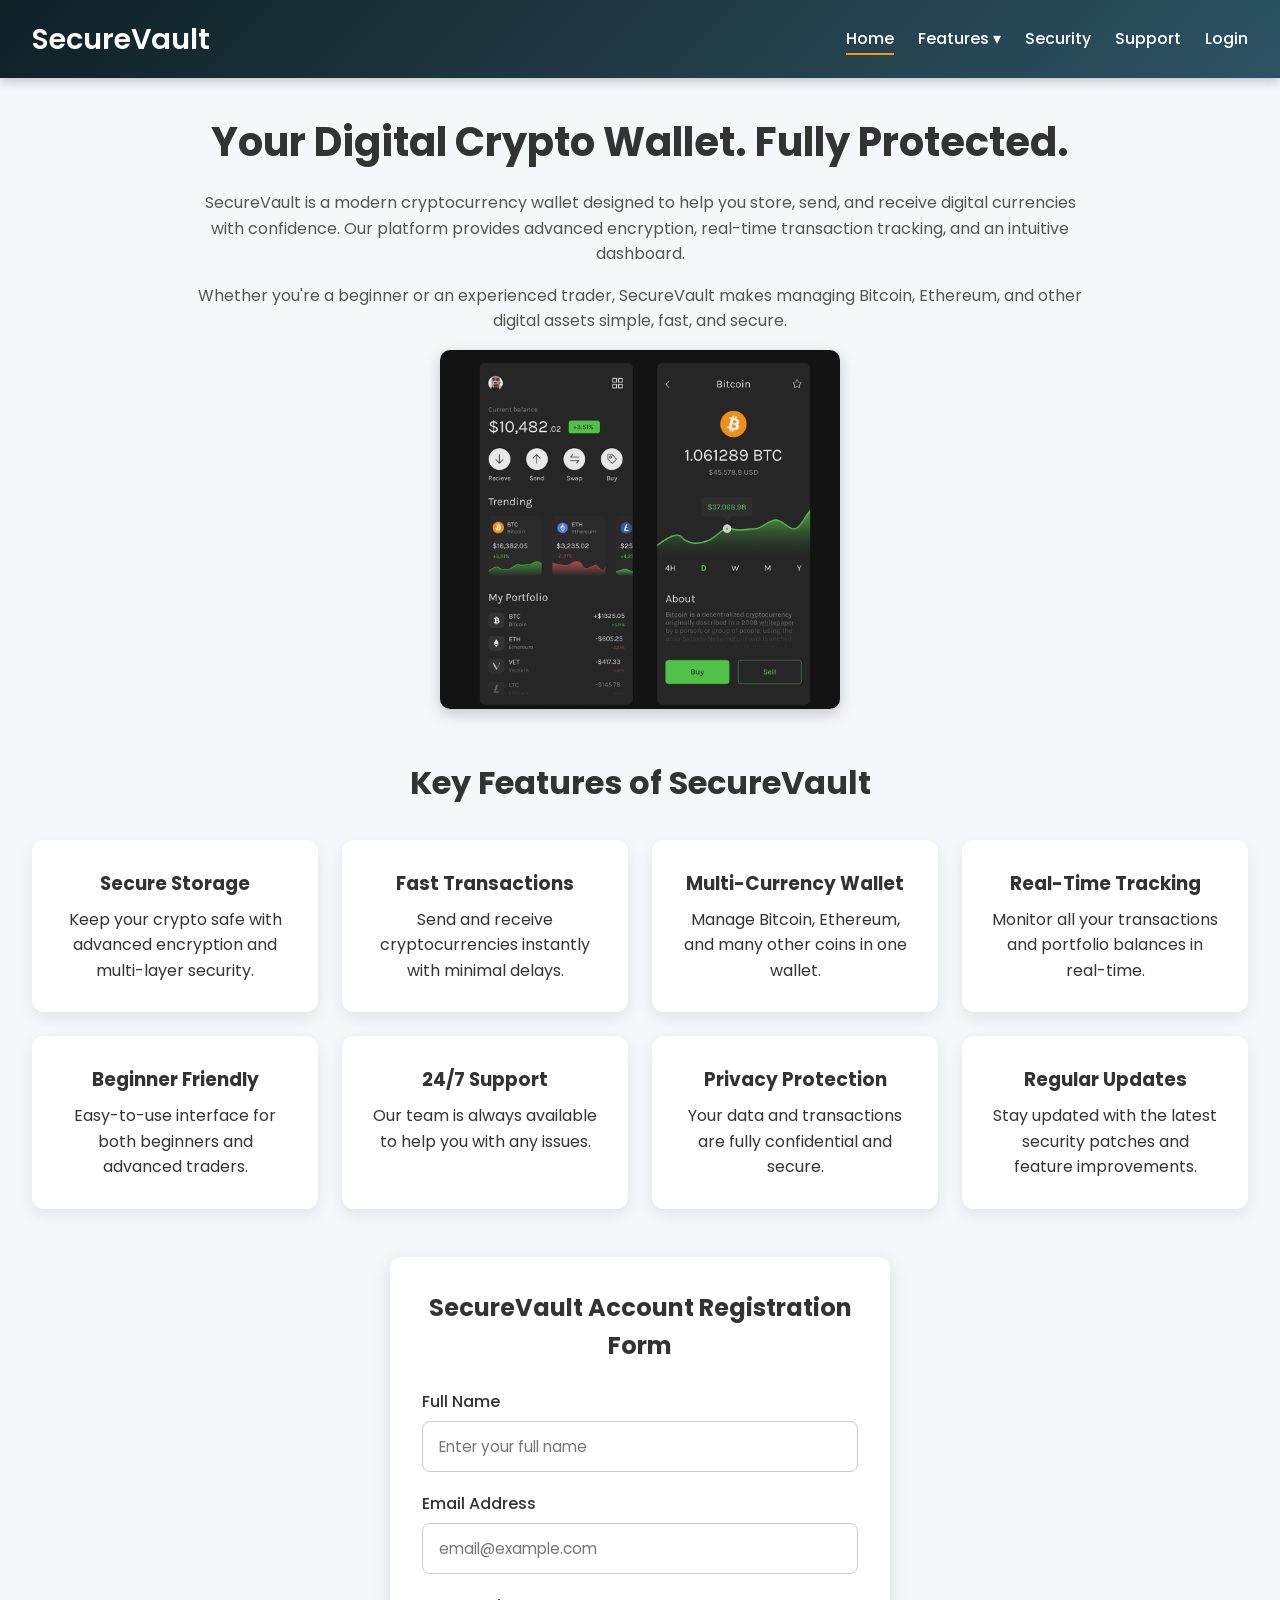
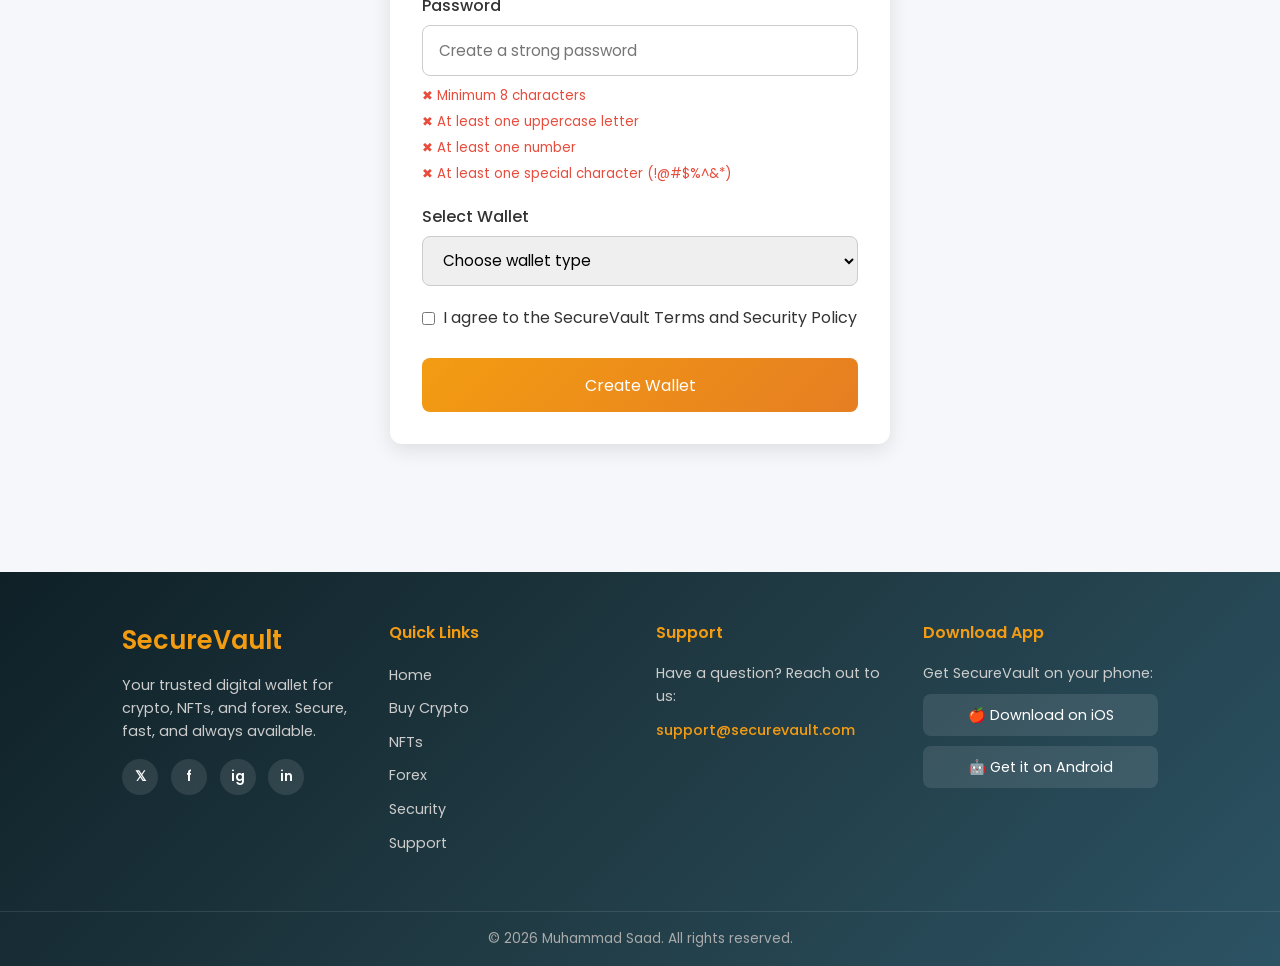
==== commit ff8a1392: "web project" ====
--- a/index.html
+++ b/index.html
@@ -30,11 +30,13 @@
                         <li><a href="nfts.html">NFTs</a></li>
                         <li><a href="forex.html">Forex</a></li>
                     </ul>
-                </li>
-
+                   </li>
+ 
                 <li><a href="#">Security</a></li>
                 <li><a href="#">Support</a></li>
-                <li><a href="#">Login</a></li>
+                <li><a href="#">Login</a>
+
+                </li>
             </ul>
         </nav>
     </header>
@@ -184,6 +186,8 @@
         </div>
     </footer>
 
+    <!-- Password Validation Script -->
+
     <script>
         function toggleMenu() {
             document.querySelector('nav ul').classList.toggle('active');
--- a/style.css
+++ b/style.css
@@ -1,15 +1,11 @@
-/* ===========================
-   RESET
-   =========================== */
+/* RESET */
 * {
     margin: 0;
     padding: 0;
     box-sizing: border-box;
 }
 
-/* ===========================
-   BODY
-   =========================== */
+/* BODY */
 body {
     font-family: 'Poppins', sans-serif;
     background: #f4f7fb;
@@ -17,18 +13,14 @@
     line-height: 1.6;
 }
 
-/* ===========================
-   HEADER
-   =========================== */
+/* HEADER */
 header {
     background: linear-gradient(135deg, #0f2027, #203a43, #2c5364);
     color: white;
     box-shadow: 0 4px 10px rgba(0,0,0,0.2);
 }
 
-/* ===========================
-   IMAGE
-   =========================== */
+/* IMAGE */
 img {
     width: 100%;
     max-width: 400px;
@@ -39,9 +31,7 @@
     box-shadow: 0 5px 15px rgba(0,0,0,0.2);
 }
 
-/* ===========================
-   NAV
-   =========================== */
+/* NAV */
 nav {
     display: flex;
     justify-content: space-between;
@@ -84,9 +74,7 @@
     width: 100%;
 }
 
-/* ===========================
-   HAMBURGER
-   =========================== */
+/* HAMBURGER */
 .hamburger {
     display: none;
     flex-direction: column;
@@ -100,9 +88,7 @@
     background-color: white;
 }
 
-/* ===========================
-   MOBILE MENU
-   =========================== */
+/* MOBILE MENU */
 @media (max-width: 768px) {
     nav ul {
         display: none;
@@ -122,16 +108,12 @@
     }
 }
 
-/* ===========================
-   MAIN
-   =========================== */
+/* MAIN */
 main {
     padding: 2rem;
 }
 
-/* ===========================
-   HERO ARTICLE
-   =========================== */
+/* HERO ARTICLE */
 article {
     max-width: 900px;
     margin: auto;
@@ -148,9 +130,7 @@
     color: #555;
 }
 
-/* ===========================
-   FEATURES
-   =========================== */
+/* FEATURES */
 .features-grid {
     margin-top: 3rem;
 }
@@ -198,9 +178,7 @@
     }
 }
 
-/* ===========================
-   FORM
-   =========================== */
+/* FORM */
 form {
     max-width: 500px;
     margin: 3rem auto;
@@ -278,9 +256,7 @@
     transform: scale(1.03);
 }
 
-/* ===========================
-   PASSWORD REQUIREMENTS
-   =========================== */
+/* PASSWORD REQUIREMENTS */
 .password-requirements {
     display: flex;
     flex-direction: column;
@@ -298,9 +274,7 @@
     color: #27ae60;
 }
 
-/* ===========================
-   DROPDOWN
-   =========================== */
+/* DROPDOWN */
 .dropdown {
     position: relative;
 }
@@ -350,9 +324,7 @@
     }
 }
 
-/* ===========================
-   FOOTER
-   =========================== */
+/* FOOTER */
 footer {
     background: linear-gradient(135deg, #0f2027, #203a43, #2c5364);
     color: white;
@@ -489,9 +461,18 @@
     font-size: 0.85rem;
 }
 
-/* BUY CRYPTO PAGE STYLES */
-
-/* Article Container */
+/* ===========================
+   BUY CRYPTO PAGE STYLES
+   =========================== */
+
+/* ===== BODY ===== */
+body {
+    background: #f5f7fa;
+}
+
+/* ===========================
+   HERO / ARTICLE
+   =========================== */
 .buy-article {
     max-width: 700px;
     margin: 3rem auto;
@@ -506,16 +487,174 @@
 .buy-article p {
     color: #555;
     margin-bottom: 1rem;
-}
-
-/* Table Heading */
+    line-height: 1.6;
+}
+
+/* ===========================
+   LIVE PRICES SECTION
+   =========================== */
+.live-section {
+    max-width: 900px;
+    margin: 2rem auto;
+}
+
+/* Header */
+.live-header {
+    display: flex;
+    justify-content: space-between;
+    align-items: center;
+    margin-bottom: 1rem;
+}
+
+/* Title */
+.live-header h2 {
+    font-size: 1.7rem;
+}
+
+/* Meta info */
+.live-meta {
+    display: flex;
+    align-items: center;
+    gap: 0.5rem;
+    font-size: 0.85rem;
+    color: #555;
+}
+
+/* Live dot */
+.live-dot {
+    width: 8px;
+    height: 8px;
+    background: #27ae60;
+    border-radius: 50%;
+    animation: pulse 1.5s infinite;
+}
+
+/* Pulse animation */
+@keyframes pulse {
+    0%, 100% { opacity: 1; }
+    50% { opacity: 0.3; }
+}
+
+/* Refresh button */
+.refresh-btn {
+    padding: 0.4rem 0.8rem;
+    background: linear-gradient(135deg, #f39c12, #e67e22);
+    border: none;
+    color: white;
+    border-radius: 5px;
+    cursor: pointer;
+    font-size: 0.8rem;
+    transition: 0.3s;
+}
+
+.refresh-btn:hover {
+    transform: scale(1.05);
+}
+
+/* Spinner */
+.spinner {
+    width: 30px;
+    height: 30px;
+    border: 3px solid #eee;
+    border-top: 3px solid #f39c12;
+    border-radius: 50%;
+    animation: spin 0.7s linear infinite;
+    margin: 1rem auto;
+}
+
+@keyframes spin {
+    to { transform: rotate(360deg); }
+}
+
+/* Hidden */
+.hidden {
+    display: none !important;
+}
+
+/* Error */
+.price-error {
+    background: #fdecea;
+    color: #e74c3c;
+    padding: 0.6rem;
+    border-radius: 6px;
+    text-align: center;
+    margin-bottom: 1rem;
+}
+
+/* ===========================
+   PRICE CARDS
+   =========================== */
+.price-grid {
+    display: grid;
+    grid-template-columns: 1fr;
+    gap: 1rem;
+}
+
+/* Tablet */
+@media (min-width: 600px) {
+    .price-grid {
+        grid-template-columns: repeat(2, 1fr);
+    }
+}
+
+/* Desktop */
+@media (min-width: 900px) {
+    .price-grid {
+        grid-template-columns: repeat(3, 1fr);
+    }
+}
+
+/* Card */
+.price-card {
+    background: white;
+    border-radius: 10px;
+    padding: 1.2rem;
+    text-align: center;
+    box-shadow: 0 4px 10px rgba(0,0,0,0.08);
+    transition: 0.3s;
+}
+
+.price-card:hover {
+    transform: translateY(-4px);
+}
+
+/* Card content */
+.price-icon {
+    font-size: 1.6rem;
+    margin-bottom: 0.3rem;
+}
+
+.price-name {
+    font-weight: 600;
+}
+
+.price-symbol {
+    font-size: 0.8rem;
+    color: #888;
+}
+
+.price-amount {
+    margin-top: 0.4rem;
+    font-weight: 600;
+    color: #2c3e50;
+}
+
+/* ===========================
+   TABLE SECTION
+   =========================== */
+.table-section {
+    max-width: 900px;
+    margin: 0 auto;
+    text-align: center;
+}
+
 .table-heading {
     margin-top: 2rem;
     margin-bottom: 0.8rem;
     font-size: 1.8rem;
 }
 
-/* Crypto Table */
+/* Table */
 .crypto-table {
     width: 100%;
     border-collapse: collapse;
@@ -526,6 +665,7 @@
     box-shadow: 0 6px 15px rgba(0, 0, 0, 0.08);
 }
 
+/* Header */
 .crypto-table thead tr {
     background: linear-gradient(135deg, #0f2027, #203a43, #2c5364);
     color: white;
@@ -536,27 +676,33 @@
     font-weight: 600;
 }
 
+/* Rows */
 .crypto-table td {
     padding: 0.9rem;
     border-bottom: 1px solid #f0f0f0;
 }
 
-.crypto-table .alt-row {
+.crypto-table tr:nth-child(even) {
     background: #fafafa;
 }
 
+/* Symbol */
 .crypto-table .symbol {
     color: #f39c12;
     font-weight: 600;
 }
 
-/* CTA Box */
+/* ===========================
+   CTA BOX
+   =========================== */
 .cta-box {
-    margin-top: 3rem;
+    max-width: 700px;
+    margin: 3rem auto;
     background: linear-gradient(135deg, #0f2027, #203a43, #2c5364);
     border-radius: 12px;
     padding: 2.5rem;
     color: white;
+    text-align: center;
 }
 
 .cta-box h2 {
@@ -569,6 +715,7 @@
     margin-bottom: 1.5rem;
 }
 
+/* Button */
 .cta-btn {
     display: inline-block;
     padding: 0.85rem 2rem;
@@ -585,100 +732,23 @@
     transform: scale(1.05);
 }
 
-/* NFTS PAGE STYLES */
-
-/* Article Container */
-.nft-article {
-    max-width: 700px;
-    margin: 3rem auto;
-    text-align: center;
-}
-
-.nft-article h1 {
-    font-size: 2.5rem;
-    margin-bottom: 1rem;
-}
-
-.nft-article p {
-    color: #555;
-    margin-bottom: 1rem;
-}
-
-/* Table Heading */
-.table-heading {
-    margin-top: 2rem;
-    margin-bottom: 0.8rem;
-    font-size: 1.8rem;
-}
-
-/* NFT Table */
-.nft-table {
-    width: 100%;
-    border-collapse: collapse;
-    margin-top: 1.5rem;
-    background: white;
-    border-radius: 12px;
-    overflow: hidden;
-    box-shadow: 0 6px 15px rgba(0, 0, 0, 0.08);
-}
-
-.nft-table thead tr {
-    background: linear-gradient(135deg, #0f2027, #203a43, #2c5364);
-    color: white;
-}
-
-.nft-table th {
-    padding: 1rem;
-    font-weight: 600;
-}
-
-.nft-table td {
-    padding: 0.9rem;
-    border-bottom: 1px solid #f0f0f0;
-}
-
-.nft-table .alt-row {
-    background: #fafafa;
-}
-
-.nft-table .symbol {
-    color: #f39c12;
-    font-weight: 600;
-}
-
-/* CTA Box */
-.cta-box {
-    margin-top: 3rem;
-    background: linear-gradient(135deg, #0f2027, #203a43, #2c5364);
-    border-radius: 12px;
-    padding: 2.5rem;
-    color: white;
-}
-
-.cta-box h2 {
-    margin-bottom: 0.8rem;
-    font-size: 1.8rem;
-}
-
-.cta-box p {
-    color: #ccc;
-    margin-bottom: 1.5rem;
-}
-
-.cta-btn {
-    display: inline-block;
-    padding: 0.85rem 2rem;
-    background: linear-gradient(135deg, #f39c12, #e67e22);
-    color: white;
-    text-decoration: none;
-    border-radius: 8px;
-    font-weight: 600;
-    font-size: 1rem;
-    transition: 0.3s;
-}
-
-.cta-btn:hover {
-    transform: scale(1.05);
+/* ===========================
+   MOBILE FIX
+   =========================== */
+@media (max-width: 500px) {
+
+    .buy-article h1 {
+        font-size: 1.9rem;
+    }
+
+    .live-header {
+        flex-direction: column;
+        align-items: flex-start;
+    }
+
+    .refresh-btn {
+        width: 100%;
+    }
 }
 
 /* FOREX PAGE STYLES */
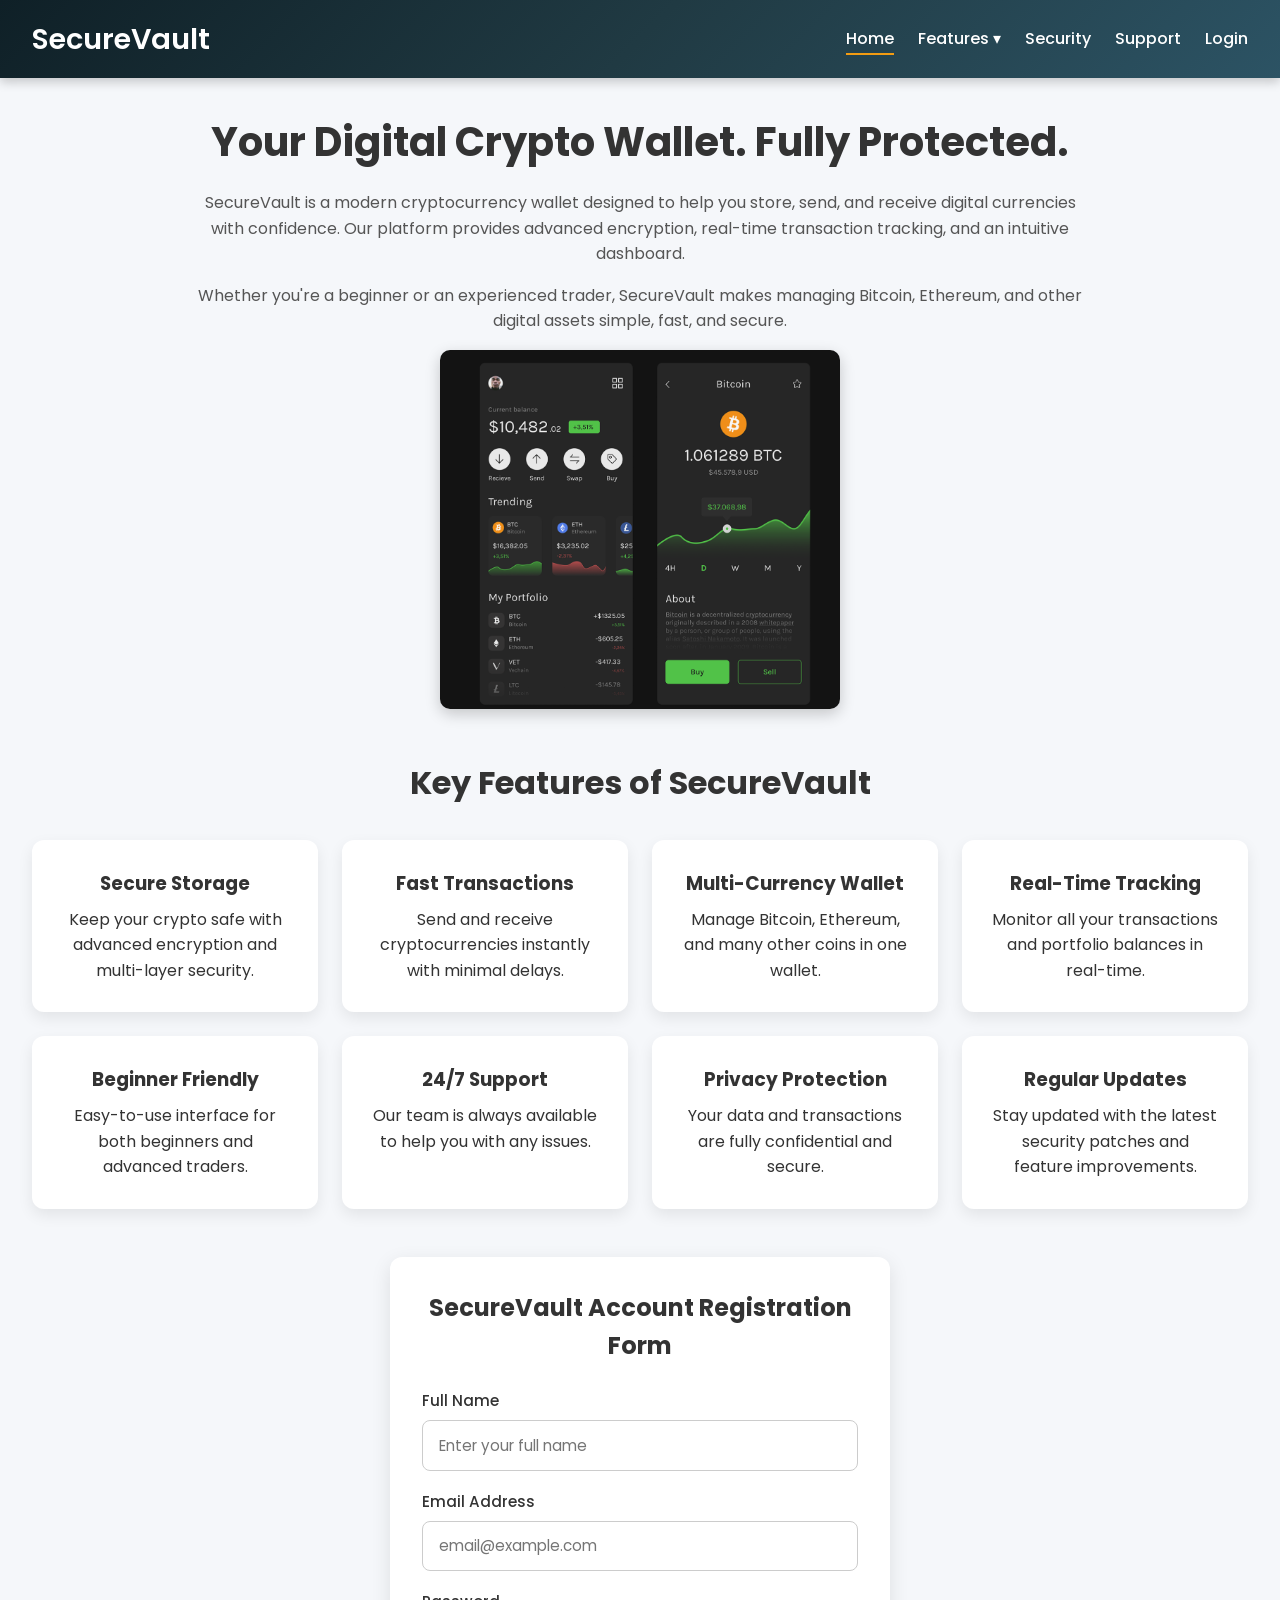
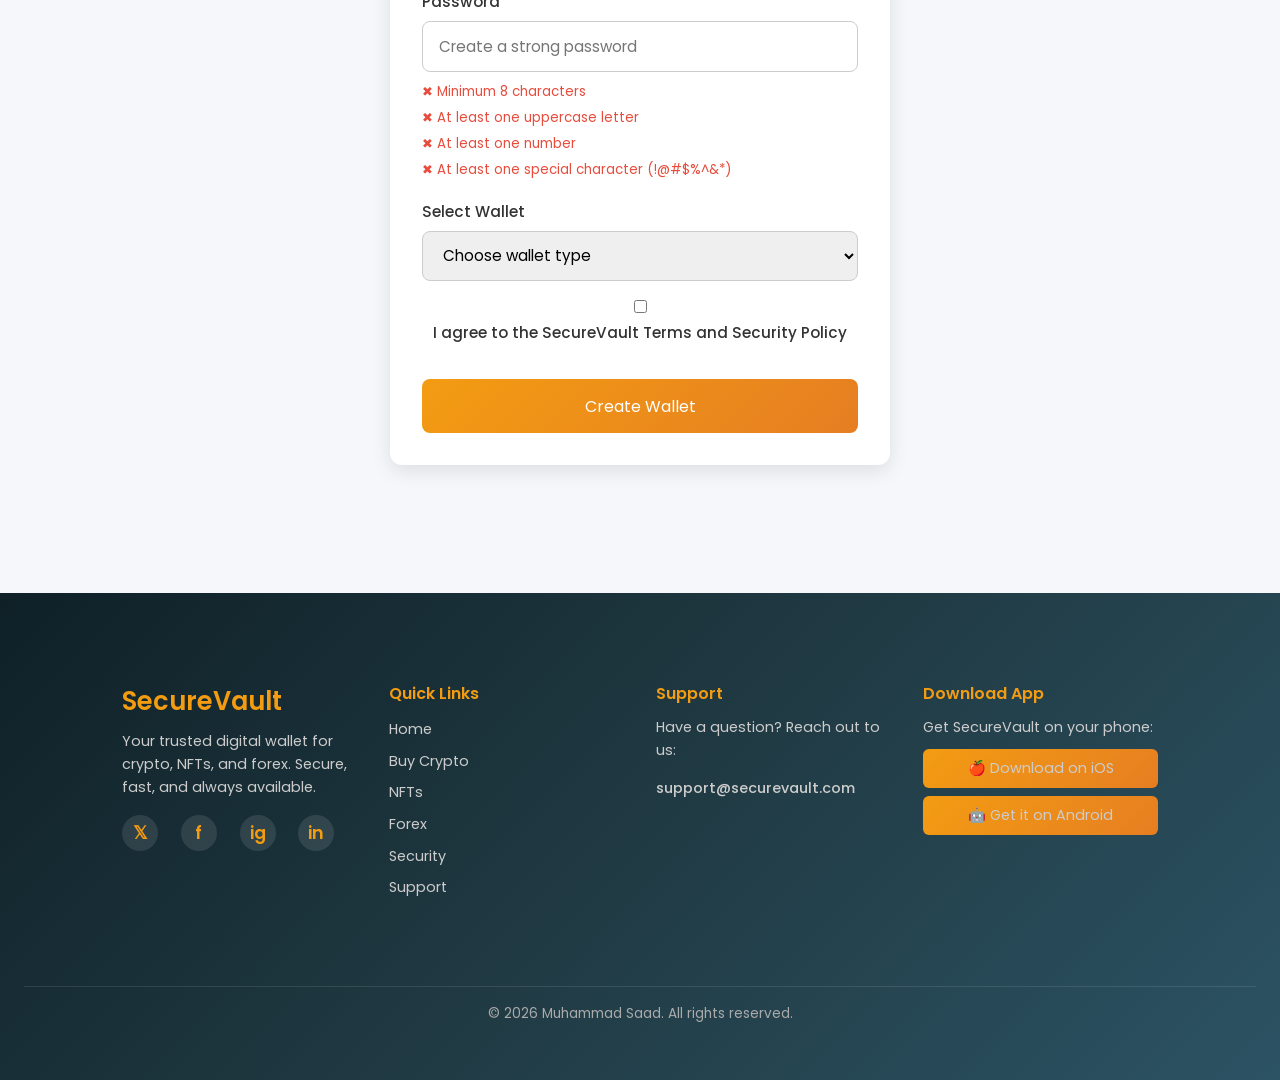
==== commit 125be9e4: "web project" ====
--- a/index.html
+++ b/index.html
@@ -32,9 +32,9 @@
                     </ul>
                    </li>
  
-                <li><a href="#">Security</a></li>
-                <li><a href="#">Support</a></li>
-                <li><a href="#">Login</a>
+                <li><a href="security.html">Security</a></li>
+                <li><a href="support.html">Support</a></li>
+                <li><a href="login.html">Login</a>
 
                 </li>
             </ul>
--- a/style.css
+++ b/style.css
@@ -750,6 +750,123 @@
         width: 100%;
     }
 }
+/* ===========================
+   FOOTER
+   =========================== */
+footer {
+    background: linear-gradient(135deg, #0f2027, #203a43, #2c5364);
+    color: white;
+    padding: 2.5rem 1.5rem;
+}
+
+/* Layout */
+.footer-container {
+    max-width: 1100px;
+    margin: 0 auto;
+    display: grid;
+    grid-template-columns: repeat(4, 1fr);
+    gap: 2rem;
+}
+
+/* Brand */
+.footer-brand h3 {
+    margin-bottom: 0.5rem;
+}
+
+.footer-brand p {
+    color: #ccc;
+    font-size: 0.9rem;
+    margin-bottom: 1rem;
+}
+
+/* Social icons */
+.social-icons a {
+    margin-right: 10px;
+    font-size: 1.1rem;
+    color: #f39c12;
+    text-decoration: none;
+}
+
+/* Columns */
+.footer-col h4 {
+    margin-bottom: 0.6rem;
+}
+
+.footer-col p {
+    font-size: 0.9rem;
+    color: #ccc;
+}
+
+/* Links */
+.footer-col ul {
+    list-style: none;
+    padding: 0;
+}
+
+.footer-col ul li {
+    margin-bottom: 6px;
+}
+
+.footer-col a {
+    color: #ccc;
+    text-decoration: none;
+    font-size: 0.9rem;
+    transition: 0.3s;
+}
+
+.footer-col a:hover {
+    color: #f39c12;
+}
+
+/* Email */
+.footer-email {
+    display: inline-block;
+    margin-top: 5px;
+    color: #f39c12;
+}
+
+/* App buttons */
+.app-btn {
+    display: block;
+    margin-top: 8px;
+    padding: 8px;
+    background: linear-gradient(135deg, #f39c12, #e67e22);
+    border-radius: 6px;
+    color: white;
+    text-decoration: none;
+    font-size: 0.9rem;
+    transition: 0.3s;
+}
+
+.app-btn:hover {
+    transform: scale(1.05);
+}
+
+/* Bottom bar */
+.footer-bottom {
+    text-align: center;
+    margin-top: 2rem;
+    font-size: 0.85rem;
+    color: #aaa;
+}
+
+/* RESPONSIVE */
+@media (max-width: 900px) {
+    .footer-container {
+        grid-template-columns: repeat(2, 1fr);
+    }
+}
+
+@media (max-width: 500px) {
+    .footer-container {
+        grid-template-columns: 1fr;
+        text-align: center;
+    }
+
+    .social-icons {
+        margin-top: 10px;
+    }
+}
 
 /* FOREX PAGE STYLES */
 
@@ -845,4 +962,745 @@
 
 .cta-btn:hover {
     transform: scale(1.05);
+}
+
+/* ===========================
+   NFTS PAGE STYLES
+   =========================== */
+
+/* Article Container */
+.nft-article {
+    max-width: 700px;
+    margin: 3rem auto;
+    text-align: center;
+}
+
+.nft-article h1 {
+    font-size: 2.5rem;
+    margin-bottom: 1rem;
+}
+
+.nft-article p {
+    color: #555;
+    margin-bottom: 1rem;
+}
+
+/* Table Heading */
+.table-heading {
+    margin-top: 2rem;
+    margin-bottom: 0.5rem;
+    font-size: 1.8rem;
+}
+
+/* NFT Table */
+.nft-table {
+    width: 100%;
+    border-collapse: collapse;
+    margin-top: 1.5rem;
+    background: white;
+    border-radius: 12px;
+    overflow: hidden;
+    box-shadow: 0 6px 15px rgba(0, 0, 0, 0.08);
+}
+
+.nft-table thead tr {
+    background: linear-gradient(135deg, #0f2027, #203a43, #2c5364);
+    color: white;
+}
+
+.nft-table th {
+    padding: 1rem;
+    font-weight: 600;
+    text-align: center;
+}
+
+.nft-table td {
+    padding: 0.9rem 1rem;
+    border-bottom: 1px solid #f0f0f0;
+    text-align: center;
+}
+
+.nft-table tr:last-child td {
+    border-bottom: none;
+}
+
+.nft-table .alt-row {
+    background: #fafafa;
+}
+
+.nft-table .symbol {
+    color: #f39c12;
+    font-weight: 600;
+}
+
+/* CTA Box */
+.cta-box {
+    margin-top: 3rem;
+    background: linear-gradient(135deg, #0f2027, #203a43, #2c5364);
+    border-radius: 12px;
+    padding: 2.5rem;
+    color: white;
+    text-align: center;
+}
+
+.cta-box h2 {
+    margin-bottom: 0.8rem;
+    font-size: 1.8rem;
+}
+
+.cta-box p {
+    color: #ccc;
+    margin-bottom: 1.5rem;
+}
+
+.cta-btn {
+    display: inline-block;
+    padding: 0.85rem 2rem;
+    background: linear-gradient(135deg, #f39c12, #e67e22);
+    color: white;
+    text-decoration: none;
+    border-radius: 8px;
+    font-weight: 600;
+    font-size: 1rem;
+    transition: 0.3s;
+}
+
+.cta-btn:hover {
+    transform: scale(1.05);
+}
+
+/* ===========================
+   SECURITY PAGE STYLES
+   =========================== */
+
+/* Hero */
+.security-hero {
+    max-width: 700px;
+    margin: 3rem auto;
+    text-align: center;
+}
+
+.security-hero h1 {
+    font-size: 2.5rem;
+    margin-bottom: 1rem;
+}
+
+.security-hero p {
+    color: #555;
+    margin-bottom: 1rem;
+}
+
+/* Section titles */
+.security-section,
+.security-table-section {
+    max-width: 1000px;
+    margin: 0 auto 3rem;
+    text-align: center;
+}
+
+.security-section h2,
+.security-table-section h2 {
+    font-size: 1.8rem;
+    margin-bottom: 0.5rem;
+}
+
+.section-desc {
+    color: #555;
+    margin-bottom: 2rem;
+}
+
+/* ===========================
+   SECURITY CARDS GRID
+   =========================== */
+.security-grid {
+    display: grid;
+    grid-template-columns: 1fr;
+    gap: 1.5rem;
+    margin-top: 1.5rem;
+}
+
+@media (min-width: 600px) {
+    .security-grid {
+        grid-template-columns: repeat(2, 1fr);
+    }
+}
+
+@media (min-width: 900px) {
+    .security-grid {
+        grid-template-columns: repeat(3, 1fr);
+    }
+}
+
+.security-card {
+    background: white;
+    border-radius: 12px;
+    padding: 1.8rem;
+    box-shadow: 0 6px 15px rgba(0,0,0,0.08);
+    text-align: center;
+    transition: 0.3s;
+}
+
+.security-card:hover {
+    transform: translateY(-8px);
+    background: #f39c12;
+    color: white;
+}
+
+.security-card:hover p {
+    color: white;
+}
+
+.security-card h3 {
+    font-size: 1rem;
+    margin-bottom: 0.5rem;
+}
+
+.security-card p {
+    font-size: 0.88rem;
+    color: #555;
+    line-height: 1.6;
+}
+
+/* ===========================
+   SECURITY TABLE
+   =========================== */
+.security-table {
+    width: 100%;
+    border-collapse: collapse;
+    margin-top: 1.5rem;
+    background: white;
+    border-radius: 12px;
+    overflow: hidden;
+    box-shadow: 0 6px 15px rgba(0,0,0,0.08);
+}
+
+.security-table thead tr {
+    background: linear-gradient(135deg, #0f2027, #203a43, #2c5364);
+    color: white;
+}
+
+.security-table th {
+    padding: 1rem;
+    font-weight: 600;
+    text-align: center;
+}
+
+.security-table td {
+    padding: 0.9rem 1rem;
+    border-bottom: 1px solid #f0f0f0;
+    text-align: center;
+}
+
+.security-table tr:last-child td {
+    border-bottom: none;
+}
+
+.security-table .alt-row {
+    background: #fafafa;
+}
+
+.security-table .symbol {
+    color: #f39c12;
+    font-weight: 600;
+}
+
+.status-active {
+    color: #27ae60;
+    font-weight: 600;
+}
+
+/* ===========================
+   CTA BOX
+   =========================== */
+.cta-box {
+    max-width: 700px;
+    margin: 0 auto 3rem;
+    background: linear-gradient(135deg, #0f2027, #203a43, #2c5364);
+    border-radius: 12px;
+    padding: 2.5rem;
+    color: white;
+    text-align: center;
+}
+
+.cta-box h2 {
+    margin-bottom: 0.8rem;
+    font-size: 1.8rem;
+}
+
+.cta-box p {
+    color: #ccc;
+    margin-bottom: 1.5rem;
+}
+
+.cta-btn {
+    display: inline-block;
+    padding: 0.85rem 2rem;
+    background: linear-gradient(135deg, #f39c12, #e67e22);
+    color: white;
+    text-decoration: none;
+    border-radius: 8px;
+    font-weight: 600;
+    font-size: 1rem;
+    transition: 0.3s;
+}
+
+.cta-btn:hover {
+    transform: scale(1.05);
+}
+
+/* ===========================
+   SUPPORT PAGE STYLES
+   =========================== */
+
+/* Hero */
+.support-hero {
+    max-width: 700px;
+    margin: 3rem auto;
+    text-align: center;
+}
+
+.support-hero h1 {
+    font-size: 2.5rem;
+    margin-bottom: 1rem;
+}
+
+.support-hero p {
+    color: #555;
+}
+
+/* Section titles */
+.contact-section,
+.support-form-section,
+.faq-section {
+    max-width: 900px;
+    margin: 0 auto 3rem;
+    text-align: center;
+}
+
+.contact-section h2,
+.support-form-section h2,
+.faq-section h2 {
+    font-size: 1.8rem;
+    margin-bottom: 0.5rem;
+}
+
+.section-desc {
+    color: #555;
+    margin-bottom: 2rem;
+}
+
+/* ===========================
+   CONTACT CARDS
+   =========================== */
+.contact-grid {
+    display: grid;
+    grid-template-columns: 1fr;
+    gap: 1.5rem;
+    margin-top: 1.5rem;
+}
+
+@media (min-width: 600px) {
+    .contact-grid {
+        grid-template-columns: repeat(3, 1fr);
+    }
+}
+
+.contact-card {
+    background: white;
+    border-radius: 12px;
+    padding: 1.8rem;
+    box-shadow: 0 6px 15px rgba(0,0,0,0.08);
+    text-align: center;
+    transition: 0.3s;
+}
+
+.contact-card:hover {
+    transform: translateY(-6px);
+    box-shadow: 0 10px 25px rgba(0,0,0,0.12);
+}
+
+.contact-card h3 {
+    font-size: 1rem;
+    margin-bottom: 0.5rem;
+}
+
+.contact-card p {
+    font-size: 0.88rem;
+    color: #555;
+    margin-bottom: 1rem;
+    line-height: 1.6;
+}
+
+.contact-link {
+    display: inline-block;
+    color: #f39c12;
+    font-weight: 600;
+    font-size: 0.9rem;
+    text-decoration: none;
+    transition: 0.3s;
+}
+
+.contact-link:hover {
+    text-decoration: underline;
+}
+
+/* ===========================
+   SUPPORT FORM
+   =========================== */
+.support-form {
+    background: white;
+    border-radius: 12px;
+    padding: 2rem;
+    box-shadow: 0 6px 20px rgba(0,0,0,0.1);
+    text-align: left;
+    max-width: 600px;
+    margin: 0 auto;
+}
+
+.form-group {
+    display: flex;
+    flex-direction: column;
+    margin-bottom: 1.2rem;
+}
+
+.form-group label {
+    font-weight: 500;
+    margin-bottom: 0.4rem;
+    font-size: 0.95rem;
+}
+
+.form-group input,
+.form-group select,
+.form-group textarea {
+    width: 100%;
+    padding: 0.8rem 1rem;
+    border-radius: 8px;
+    border: 1px solid #ccc;
+    font-family: 'Poppins', sans-serif;
+    font-size: 0.95rem;
+    transition: 0.3s;
+    resize: vertical;
+}
+
+.form-group input:focus,
+.form-group select:focus,
+.form-group textarea:focus {
+    border-color: #f39c12;
+    outline: none;
+}
+
+.support-form button {
+    width: 100%;
+    padding: 0.9rem;
+    border: none;
+    background: linear-gradient(135deg, #f39c12, #e67e22);
+    color: white;
+    font-size: 1rem;
+    font-family: 'Poppins', sans-serif;
+    border-radius: 8px;
+    cursor: pointer;
+    margin-top: 0.5rem;
+    transition: 0.3s;
+}
+
+.support-form button:hover {
+    transform: scale(1.03);
+}
+
+/* Success message */
+.success-msg {
+    background: #d4edda;
+    color: #155724;
+    border-radius: 8px;
+    padding: 1rem;
+    margin-top: 1rem;
+    text-align: center;
+    font-weight: 500;
+    font-size: 0.9rem;
+}
+
+.hidden {
+    display: none !important;
+}
+
+/* ===========================
+   FAQ SECTION
+   =========================== */
+.faq-list {
+    max-width: 700px;
+    margin: 0 auto;
+    text-align: left;
+}
+
+.faq-item {
+    background: white;
+    border-radius: 12px;
+    margin-bottom: 1rem;
+    box-shadow: 0 4px 10px rgba(0,0,0,0.06);
+    overflow: hidden;
+}
+
+.faq-question {
+    width: 100%;
+    background: none;
+    border: none;
+    padding: 1.1rem 1.5rem;
+    text-align: left;
+    font-family: 'Poppins', sans-serif;
+    font-size: 0.95rem;
+    font-weight: 600;
+    cursor: pointer;
+    display: flex;
+    justify-content: space-between;
+    align-items: center;
+    transition: 0.3s;
+    color: #333;
+}
+
+.faq-question:hover {
+    background: #fdf3e3;
+    color: #f39c12;
+}
+
+.faq-arrow {
+    font-size: 0.85rem;
+    transition: transform 0.3s;
+}
+
+.faq-answer {
+    max-height: 0;
+    overflow: hidden;
+    transition: max-height 0.3s ease;
+    padding: 0 1.5rem;
+}
+
+.faq-answer.open {
+    max-height: 200px;
+    padding: 0 1.5rem 1.2rem;
+}
+
+.faq-answer p {
+    color: #555;
+    font-size: 0.9rem;
+    line-height: 1.7;
+}
+
+/* ===========================
+   LOGIN PAGE STYLES
+   =========================== */
+
+/* Main layout */
+.login-main {
+    display: flex;
+    align-items: center;
+    justify-content: center;
+    padding: 3rem 2rem;
+    min-height: calc(100vh - 200px);
+}
+
+/* Container — two columns */
+.login-container {
+    display: flex;
+    max-width: 900px;
+    width: 100%;
+    border-radius: 16px;
+    overflow: hidden;
+    box-shadow: 0 10px 40px rgba(0,0,0,0.12);
+}
+
+/* ===========================
+   LEFT PANEL
+   =========================== */
+.login-left {
+    background: linear-gradient(135deg, #0f2027, #203a43, #2c5364);
+    color: white;
+    padding: 3rem 2rem;
+    flex: 1;
+    display: flex;
+    flex-direction: column;
+    justify-content: center;
+}
+
+.login-left h2 {
+    font-size: 2rem;
+    font-weight: 600;
+    color: #f39c12;
+    margin-bottom: 1rem;
+}
+
+.login-left p {
+    color: #ccc;
+    font-size: 0.95rem;
+    line-height: 1.7;
+    margin-bottom: 2rem;
+}
+
+.login-features {
+    list-style: none;
+    padding: 0;
+    display: flex;
+    flex-direction: column;
+    gap: 0.8rem;
+}
+
+.login-features li {
+    color: #ccc;
+    font-size: 0.9rem;
+    padding-left: 1.2rem;
+    position: relative;
+}
+
+.login-features li::before {
+    content: '✔';
+    position: absolute;
+    left: 0;
+    color: #f39c12;
+    font-size: 0.85rem;
+}
+
+/* ===========================
+   RIGHT PANEL
+   =========================== */
+.login-right {
+    background: white;
+    padding: 3rem 2rem;
+    flex: 1;
+    display: flex;
+    flex-direction: column;
+    justify-content: center;
+}
+
+.login-right h1 {
+    font-size: 2rem;
+    margin-bottom: 0.4rem;
+}
+
+.login-subtitle {
+    color: #555;
+    font-size: 0.9rem;
+    margin-bottom: 1.5rem;
+}
+
+/* Error message */
+.login-error {
+    background: #fdecea;
+    color: #e74c3c;
+    border-radius: 8px;
+    padding: 0.8rem 1rem;
+    font-size: 0.88rem;
+    margin-bottom: 1rem;
+}
+
+.hidden {
+    display: none !important;
+}
+
+/* Form groups */
+.form-group {
+    display: flex;
+    flex-direction: column;
+    margin-bottom: 1.2rem;
+}
+
+.form-group label {
+    font-weight: 500;
+    font-size: 0.95rem;
+    margin-bottom: 0.4rem;
+}
+
+.form-group input {
+    width: 100%;
+    padding: 0.8rem 1rem;
+    border-radius: 8px;
+    border: 1px solid #ccc;
+    font-family: 'Poppins', sans-serif;
+    font-size: 0.95rem;
+    transition: 0.3s;
+}
+
+.form-group input:focus {
+    border-color: #f39c12;
+    outline: none;
+}
+
+
+/* Remember me + forgot */
+.login-options {
+    display: flex;
+    justify-content: column;
+    gap: 0.5rem;
+    margin-bottom: 1.2rem;
+    font-size: 0.88rem;
+}
+
+.remember-me {
+    display: flex;
+    align-items: center;
+    gap: 0.4rem;
+    color: #555;
+    cursor: pointer;
+}
+
+.forgot-link {
+    color: #f39c12;
+    text-decoration: none;
+    font-weight: 500;
+    transition: 0.3s;
+}
+
+.forgot-link:hover {
+    text-decoration: underline;
+}
+
+/* Login button */
+.login-btn {
+    width: 100%;
+    padding: 0.9rem;
+    border: none;
+    background: linear-gradient(135deg, #f39c12, #e67e22);
+    color: white;
+    font-size: 1rem;
+    font-family: 'Poppins', sans-serif;
+    border-radius: 8px;
+    cursor: pointer;
+    transition: 0.3s;
+}
+
+.login-btn:hover {
+    transform: scale(1.03);
+}
+
+/* Register link */
+.register-text {
+    text-align: center;
+    margin-top: 1.2rem;
+    font-size: 0.88rem;
+    color: #555;
+}
+
+.register-text a {
+    color: #f39c12;
+    font-weight: 600;
+    text-decoration: none;
+}
+
+.register-text a:hover {
+    text-decoration: underline;
+}
+
+/* ===========================
+   RESPONSIVE
+   =========================== */
+@media (max-width: 700px) {
+    .login-container {
+        flex-direction: column;
+    }
+
+    .login-left {
+        padding: 2rem;
+    }
+
+    .login-right {
+        padding: 2rem;
+    }
 }
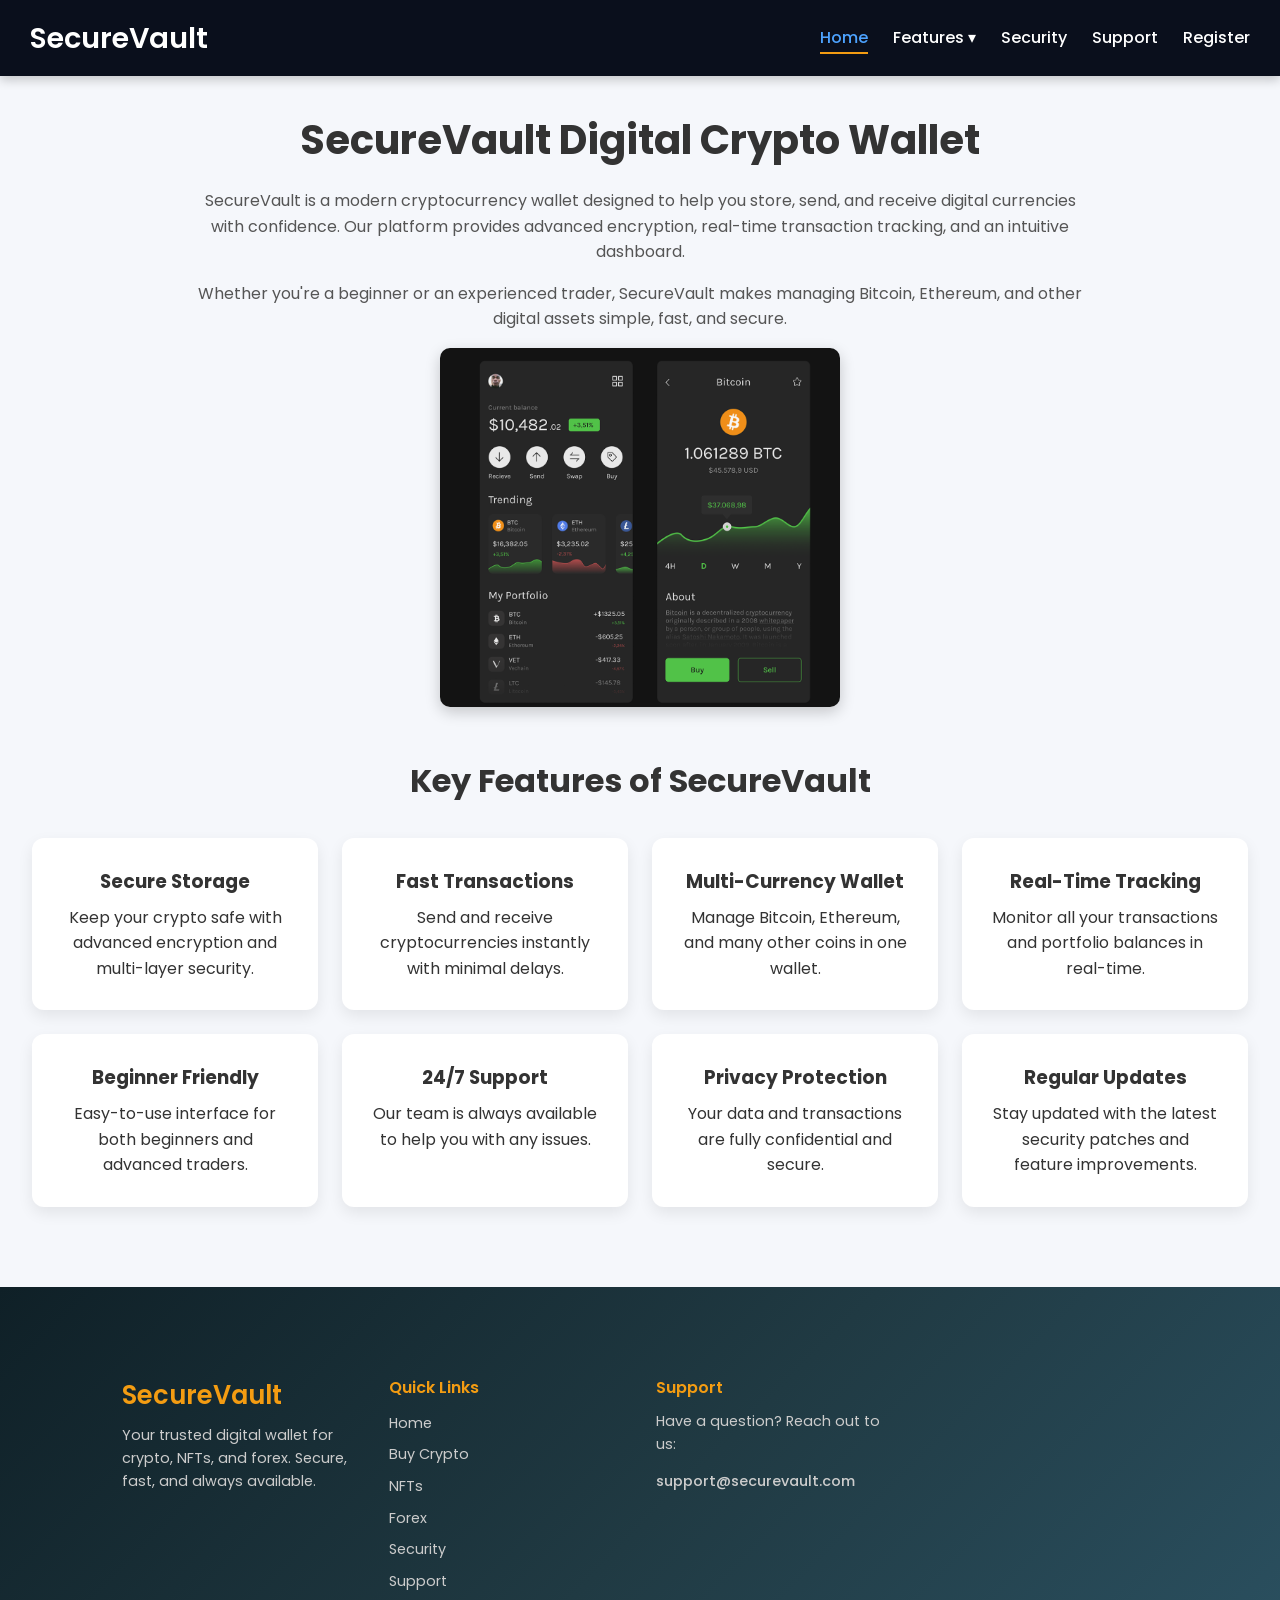
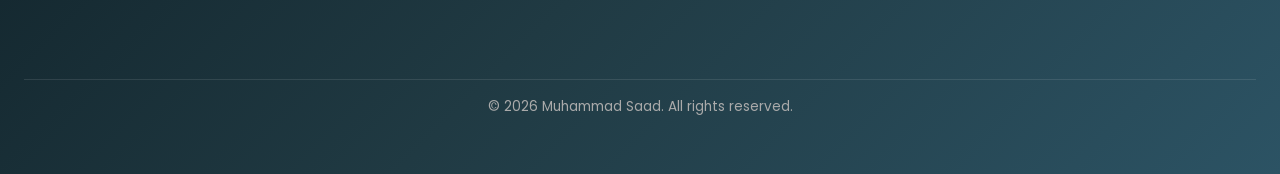
==== commit bef24d1c: "web project" ====
--- a/index.html
+++ b/index.html
@@ -34,9 +34,7 @@
  
                 <li><a href="security.html">Security</a></li>
                 <li><a href="support.html">Support</a></li>
-                <li><a href="login.html">Login</a>
-
-                </li>
+                <li><a href="register.html">Register</a></li>
             </ul>
         </nav>
     </header>
@@ -44,7 +42,7 @@
     <!-- Main Content -->
     <main>
         <article>
-            <h1>Your Digital Crypto Wallet. Fully Protected.</h1>
+            <h1>SecureVault Digital Crypto Wallet</h1>
             <p>
                 SecureVault is a modern cryptocurrency wallet designed to help you store, send, and receive digital currencies with confidence.
                 Our platform provides advanced encryption, real-time transaction tracking, and an intuitive dashboard.
@@ -94,49 +92,6 @@
             </div>
         </section>
 
-        <!-- Registration Form -->
-        <form action="#" method="post" onsubmit="return validateForm()">
-            <h2>SecureVault Account Registration Form</h2>
-
-            <div class="form-group">
-                <label for="fullname">Full Name</label>
-                <input type="text" id="fullname" name="fullname" placeholder="Enter your full name" required tabindex="1">
-            </div>
-
-            <div class="form-group">
-                <label for="email">Email Address</label>
-                <input type="email" id="email" name="email" placeholder="email@example.com" required tabindex="2">
-            </div>
-
-            <div class="form-group">
-                <label for="password">Password</label>
-                <input type="password" id="password" name="password" placeholder="Create a strong password" required tabindex="3" oninput="checkPassword()">
-                <div class="password-requirements">
-                    <span id="req-length" class="req">✖ Minimum 8 characters</span>
-                    <span id="req-upper" class="req">✖ At least one uppercase letter</span>
-                    <span id="req-number" class="req">✖ At least one number</span>
-                    <span id="req-special" class="req">✖ At least one special character (!@#$%^&*)</span>
-                </div>
-            </div>
-
-            <div class="form-group">
-                <label for="wallet">Select Wallet</label>
-                <select id="wallet" name="wallet" tabindex="4" aria-label="Select wallet type">
-                    <option value="">Choose wallet type</option>
-                    <option value="bitcoin">Bitcoin Wallet</option>
-                    <option value="ethereum">Ethereum Wallet</option>
-                    <option value="multi">Multi-Currency Wallet</option>
-                </select>
-            </div>
-
-            <div class="form-group checkbox-group">
-                <input type="checkbox" id="terms" name="terms" required tabindex="5">
-                <label for="terms">I agree to the SecureVault Terms and Security Policy</label>
-            </div>
-
-            <button type="submit" tabindex="6">Create Wallet</button>
-        </form>
-
     </main>
 
     <!-- Footer -->
@@ -146,12 +101,7 @@
             <div class="footer-brand">
                 <h3>SecureVault</h3>
                 <p>Your trusted digital wallet for crypto, NFTs, and forex. Secure, fast, and always available.</p>
-                <div class="social-icons">
-                    <a href="#" aria-label="Twitter/X">𝕏</a>
-                    <a href="#" aria-label="Facebook">f</a>
-                    <a href="#" aria-label="Instagram">ig</a>
-                    <a href="#" aria-label="LinkedIn">in</a>
-                </div>
+
             </div>
 
             <div class="footer-col">
@@ -172,12 +122,7 @@
                 <a href="mailto:support@securevault.com" class="footer-email">support@securevault.com</a>
             </div>
 
-            <div class="footer-col">
-                <h4>Download App</h4>
-                <p>Get SecureVault on your phone:</p>
-                <a href="#" class="app-btn">🍎 Download on iOS</a>
-                <a href="#" class="app-btn">🤖 Get it on Android</a>
-            </div>
+
 
         </div>
 
@@ -185,8 +130,6 @@
             <p>&copy; 2026 Muhammad Saad. All rights reserved.</p>
         </div>
     </footer>
-
-    <!-- Password Validation Script -->
 
     <script>
         function toggleMenu() {
@@ -209,35 +152,6 @@
                 if(target) target.scrollIntoView({behavior:'smooth'});
             });
         });
-
-        function checkPassword() {
-            const val = document.getElementById('password').value;
-            toggle('req-length',  val.length >= 8);
-            toggle('req-upper',   /[A-Z]/.test(val));
-            toggle('req-number',  /[0-9]/.test(val));
-            toggle('req-special', /[!@#$%^&*]/.test(val));
-        }
-
-        function toggle(id, passed) {
-            const el = document.getElementById(id);
-            const text = el.textContent.slice(2);
-            if (passed) {
-                el.classList.add('valid');
-                el.textContent = '✔ ' + text;
-            } else {
-                el.classList.remove('valid');
-                el.textContent = '✖ ' + text;
-            }
-        }
-
-        function validateForm() {
-            const val = document.getElementById('password').value;
-            if (val.length < 8 || !/[A-Z]/.test(val) || !/[0-9]/.test(val) || !/[!@#$%^&*]/.test(val)) {
-                alert('Please meet all password requirements before submitting.');
-                return false;
-            }
-            return true;
-        }
     </script>
 </body>
 </html>
--- a/style.css
+++ b/style.css
@@ -1485,222 +1485,416 @@
     line-height: 1.7;
 }
 
-/* ===========================
-   LOGIN PAGE STYLES
-   =========================== */
-
-/* Main layout */
-.login-main {
+/* ===== RESET ===== */
+* {
+  margin: 0;
+  padding: 0;
+  box-sizing: border-box;
+}
+
+body {
+  font-family: 'Poppins', sans-serif;
+  background: #f5f7fb;
+}
+
+/* ===== NAVBAR ===== */
+nav {
+  display: flex;
+  justify-content: space-between;
+  align-items: center;
+  background: #0a0f1c;
+  padding: 15px 30px;
+}
+
+nav h2 {
+  color: white;
+}
+
+nav ul {
+  display: flex;
+  list-style: none;
+  gap: 25px;
+}
+
+nav ul li a {
+  color: white;
+  text-decoration: none;
+}
+
+nav ul li a.active {
+  color: #4da3ff;
+}
+
+/* HAMBURGER */
+.hamburger {
+  display: none;
+  flex-direction: column;
+  cursor: pointer;
+}
+
+.hamburger div {
+  width: 25px;
+  height: 3px;
+  background: white;
+  margin: 4px;
+}
+
+/* ===== MAIN LAYOUT ===== */
+.register-main {
+  display: flex;
+  justify-content: center;
+  padding: 50px 20px;
+}
+
+.register-container {
+  display: flex;
+  max-width: 1000px;
+  width: 100%;
+  background: white;
+  border-radius: 10px;
+  overflow: hidden;
+  box-shadow: 0 5px 20px rgba(0,0,0,0.1);
+}
+
+/* LEFT */
+.register-left {
+  flex: 1;
+  background: linear-gradient(135deg, #0a0f1c, #1a2238);
+  color: white;
+  padding: 40px;
+}
+
+.features {
+  margin-top: 20px;
+}
+
+.features li {
+  margin-bottom: 10px;
+}
+
+/* RIGHT */
+.register-right {
+  flex: 1;
+  padding: 40px;
+}
+
+.subtitle {
+  color: gray;
+  margin-bottom: 20px;
+}
+
+/* FORM */
+.form-group {
+  margin-bottom: 15px;
+}
+
+.form-group input,
+.form-group select {
+  width: 100%;
+  padding: 10px;
+  border: 1px solid #ccc;
+  border-radius: 5px;
+}
+
+.checkbox-group {
+  display: flex;
+  align-items: center;
+  gap: 10px;
+}
+
+/* BUTTON */
+.register-btn {
+  width: 100%;
+  padding: 12px;
+  background: #0a0f1c;
+  color: white;
+  border: none;
+  border-radius: 5px;
+  cursor: pointer;
+}
+
+/* RESPONSIVE */
+@media (max-width: 768px) {
+
+  nav ul {
+    display: none;
+    flex-direction: column;
+    position: absolute;
+    background: #0a0f1c;
+    top: 60px;
+    right: 0;
+    width: 200px;
+  }
+
+  nav ul.active {
+    display: flex;
+  }
+
+  .hamburger {
+    display: flex;
+  }
+
+  .register-container {
+    flex-direction: column;
+  }
+
+  .register-left {
+    text-align: center;
+  }
+}
+
+/* MAIN */
+.register-main {
+    min-height: calc(100vh - 140px);
     display: flex;
     align-items: center;
     justify-content: center;
-    padding: 3rem 2rem;
-    min-height: calc(100vh - 200px);
-}
-
-/* Container — two columns */
-.login-container {
+    padding: 40px;
+}
+
+/* CONTAINER */
+.register-container {
     display: flex;
-    max-width: 900px;
     width: 100%;
-    border-radius: 16px;
+    max-width: 1000px;
+    background: white;
+    border-radius: 10px;
     overflow: hidden;
-    box-shadow: 0 10px 40px rgba(0,0,0,0.12);
-}
-
-/* ===========================
-   LEFT PANEL
-   =========================== */
-.login-left {
+    box-shadow: 0 10px 25px rgba(0,0,0,0.1);
+}
+
+/* LEFT */
+.register-left {
+    flex: 1;
+    padding: 40px;
     background: linear-gradient(135deg, #0f2027, #203a43, #2c5364);
     color: white;
-    padding: 3rem 2rem;
+}
+
+.register-left h2 {
+    margin-bottom: 10px;
+}
+
+.register-left p {
+    margin-bottom: 20px;
+}
+
+.register-features {
+    list-style: none;
+}
+
+.register-features li {
+    margin-bottom: 10px;
+}
+
+/* RIGHT */
+.register-right {
     flex: 1;
+    padding: 40px;
+}
+
+/* FORM */
+.register-form {
     display: flex;
     flex-direction: column;
+    gap: 15px;
+}
+
+.form-group input,
+.form-group select {
+    padding: 10px;
+    border: 1px solid #ccc;
+    border-radius: 5px;
+}
+
+/* BUTTON */
+.register-btn {
+    background: #2c5364;
+    color: white;
+    padding: 12px;
+    border: none;
+    cursor: pointer;
+}
+
+.register-btn:hover {
+    background: #203a43;
+}
+
+/* PASSWORD */
+.password-requirements {
+    font-size: 12px;
+}
+
+.req {
+    display: block;
+    color: gray;
+}
+
+.req.valid {
+    color: green;
+}
+
+/* SUCCESS */
+.success-panel {
+    text-align: center;
+}
+
+.hidden {
+    display: none;
+}
+
+/* MOBILE */
+@media (max-width: 768px) {
+    .register-container {
+        flex-direction: column;
+    }
+}
+
+/* MAIN */
+.register-main {
+    min-height: calc(100vh - 140px);
+    display: flex;
+    align-items: center;
     justify-content: center;
-}
-
-.login-left h2 {
-    font-size: 2rem;
-    font-weight: 600;
-    color: #f39c12;
-    margin-bottom: 1rem;
-}
-
-.login-left p {
-    color: #ccc;
-    font-size: 0.95rem;
-    line-height: 1.7;
-    margin-bottom: 2rem;
-}
-
-.login-features {
+    padding: 40px;
+}
+
+/* CONTAINER */
+.register-container {
+    display: flex;
+    width: 100%;
+    max-width: 1000px;
+    background: white;
+    border-radius: 10px;
+    overflow: hidden;
+    box-shadow: 0 10px 25px rgba(0,0,0,0.1);
+}
+
+/* LEFT */
+.register-left {
+    flex: 1;
+    padding: 40px;
+    background: linear-gradient(135deg, #0f2027, #203a43, #2c5364);
+    color: white;
+}
+
+.register-left h2 {
+    margin-bottom: 10px;
+}
+
+.register-left p {
+    margin-bottom: 20px;
+}
+
+.register-features {
     list-style: none;
-    padding: 0;
+}
+
+.register-features li {
+    margin-bottom: 10px;
+}
+
+/* RIGHT */
+.register-right {
+    flex: 1;
+    padding: 40px;
+}
+
+/* FORM */
+.register-form {
     display: flex;
     flex-direction: column;
-    gap: 0.8rem;
-}
-
-.login-features li {
-    color: #ccc;
-    font-size: 0.9rem;
-    padding-left: 1.2rem;
-    position: relative;
-}
-
-.login-features li::before {
-    content: '✔';
-    position: absolute;
-    left: 0;
-    color: #f39c12;
-    font-size: 0.85rem;
-}
-
-/* ===========================
-   RIGHT PANEL
-   =========================== */
-.login-right {
-    background: white;
-    padding: 3rem 2rem;
-    flex: 1;
-    display: flex;
-    flex-direction: column;
-    justify-content: center;
-}
-
-.login-right h1 {
-    font-size: 2rem;
-    margin-bottom: 0.4rem;
-}
-
-.login-subtitle {
-    color: #555;
-    font-size: 0.9rem;
-    margin-bottom: 1.5rem;
-}
-
-/* Error message */
-.login-error {
-    background: #fdecea;
-    color: #e74c3c;
-    border-radius: 8px;
-    padding: 0.8rem 1rem;
-    font-size: 0.88rem;
-    margin-bottom: 1rem;
-}
-
-.hidden {
-    display: none !important;
-}
-
-/* Form groups */
+    gap: 15px;
+}
+
 .form-group {
     display: flex;
     flex-direction: column;
-    margin-bottom: 1.2rem;
-}
-
-.form-group label {
-    font-weight: 500;
-    font-size: 0.95rem;
-    margin-bottom: 0.4rem;
-}
-
-.form-group input {
-    width: 100%;
-    padding: 0.8rem 1rem;
-    border-radius: 8px;
+}
+
+.form-group input,
+.form-group select {
+    padding: 12px;
     border: 1px solid #ccc;
+    border-radius: 5px;
     font-family: 'Poppins', sans-serif;
-    font-size: 0.95rem;
-    transition: 0.3s;
-}
-
-.form-group input:focus {
-    border-color: #f39c12;
-    outline: none;
-}
-
-
-/* Remember me + forgot */
-.login-options {
-    display: flex;
-    justify-content: column;
-    gap: 0.5rem;
-    margin-bottom: 1.2rem;
-    font-size: 0.88rem;
-}
-
-.remember-me {
+}
+
+/* CHECKBOX FIX */
+.checkbox-row {
     display: flex;
     align-items: center;
-    gap: 0.4rem;
-    color: #555;
+    gap: 10px;
+    margin-top: 10px;
+}
+
+.checkbox-row input[type="checkbox"] {
+    width: 16px;
+    height: 16px;
     cursor: pointer;
 }
 
-.forgot-link {
-    color: #f39c12;
-    text-decoration: none;
-    font-weight: 500;
-    transition: 0.3s;
-}
-
-.forgot-link:hover {
-    text-decoration: underline;
-}
-
-/* Login button */
-.login-btn {
-    width: 100%;
-    padding: 0.9rem;
+.checkbox-row label {
+    margin: 0;
+    font-size: 14px;
+    cursor: pointer;
+}
+
+/* BUTTON */
+.register-btn {
+    background: #2c5364;
+    color: white;
+    padding: 12px;
     border: none;
-    background: linear-gradient(135deg, #f39c12, #e67e22);
-    color: white;
-    font-size: 1rem;
+    cursor: pointer;
+    border-radius: 5px;
     font-family: 'Poppins', sans-serif;
-    border-radius: 8px;
-    cursor: pointer;
-    transition: 0.3s;
-}
-
-.login-btn:hover {
-    transform: scale(1.03);
-}
-
-/* Register link */
-.register-text {
-    text-align: center;
-    margin-top: 1.2rem;
-    font-size: 0.88rem;
-    color: #555;
-}
-
-.register-text a {
-    color: #f39c12;
-    font-weight: 600;
-    text-decoration: none;
-}
-
-.register-text a:hover {
-    text-decoration: underline;
-}
-
-/* ===========================
-   RESPONSIVE
-   =========================== */
-@media (max-width: 700px) {
-    .login-container {
+    font-weight: 600;
+}
+
+.register-btn:hover {
+    background: #203a43;
+}
+
+/* PASSWORD */
+.password-requirements {
+    font-size: 12px;
+    margin-top: 8px;
+}
+
+.req {
+    display: block;
+    color: gray;
+}
+
+.req.valid {
+    color: green;
+}
+
+/* SUCCESS */
+.success-panel {
+    text-align: center;
+    padding: 50px 20px;
+}
+
+.success-icon {
+    font-size: 50px;
+    color: green;
+    margin-bottom: 15px;
+}
+
+.hidden {
+    display: none;
+}
+
+/* MOBILE */
+@media (max-width: 768px) {
+    .register-container {
         flex-direction: column;
     }
 
-    .login-left {
-        padding: 2rem;
-    }
-
-    .login-right {
-        padding: 2rem;
+    .register-left,
+    .register-right {
+        width: 100%;
     }
 }
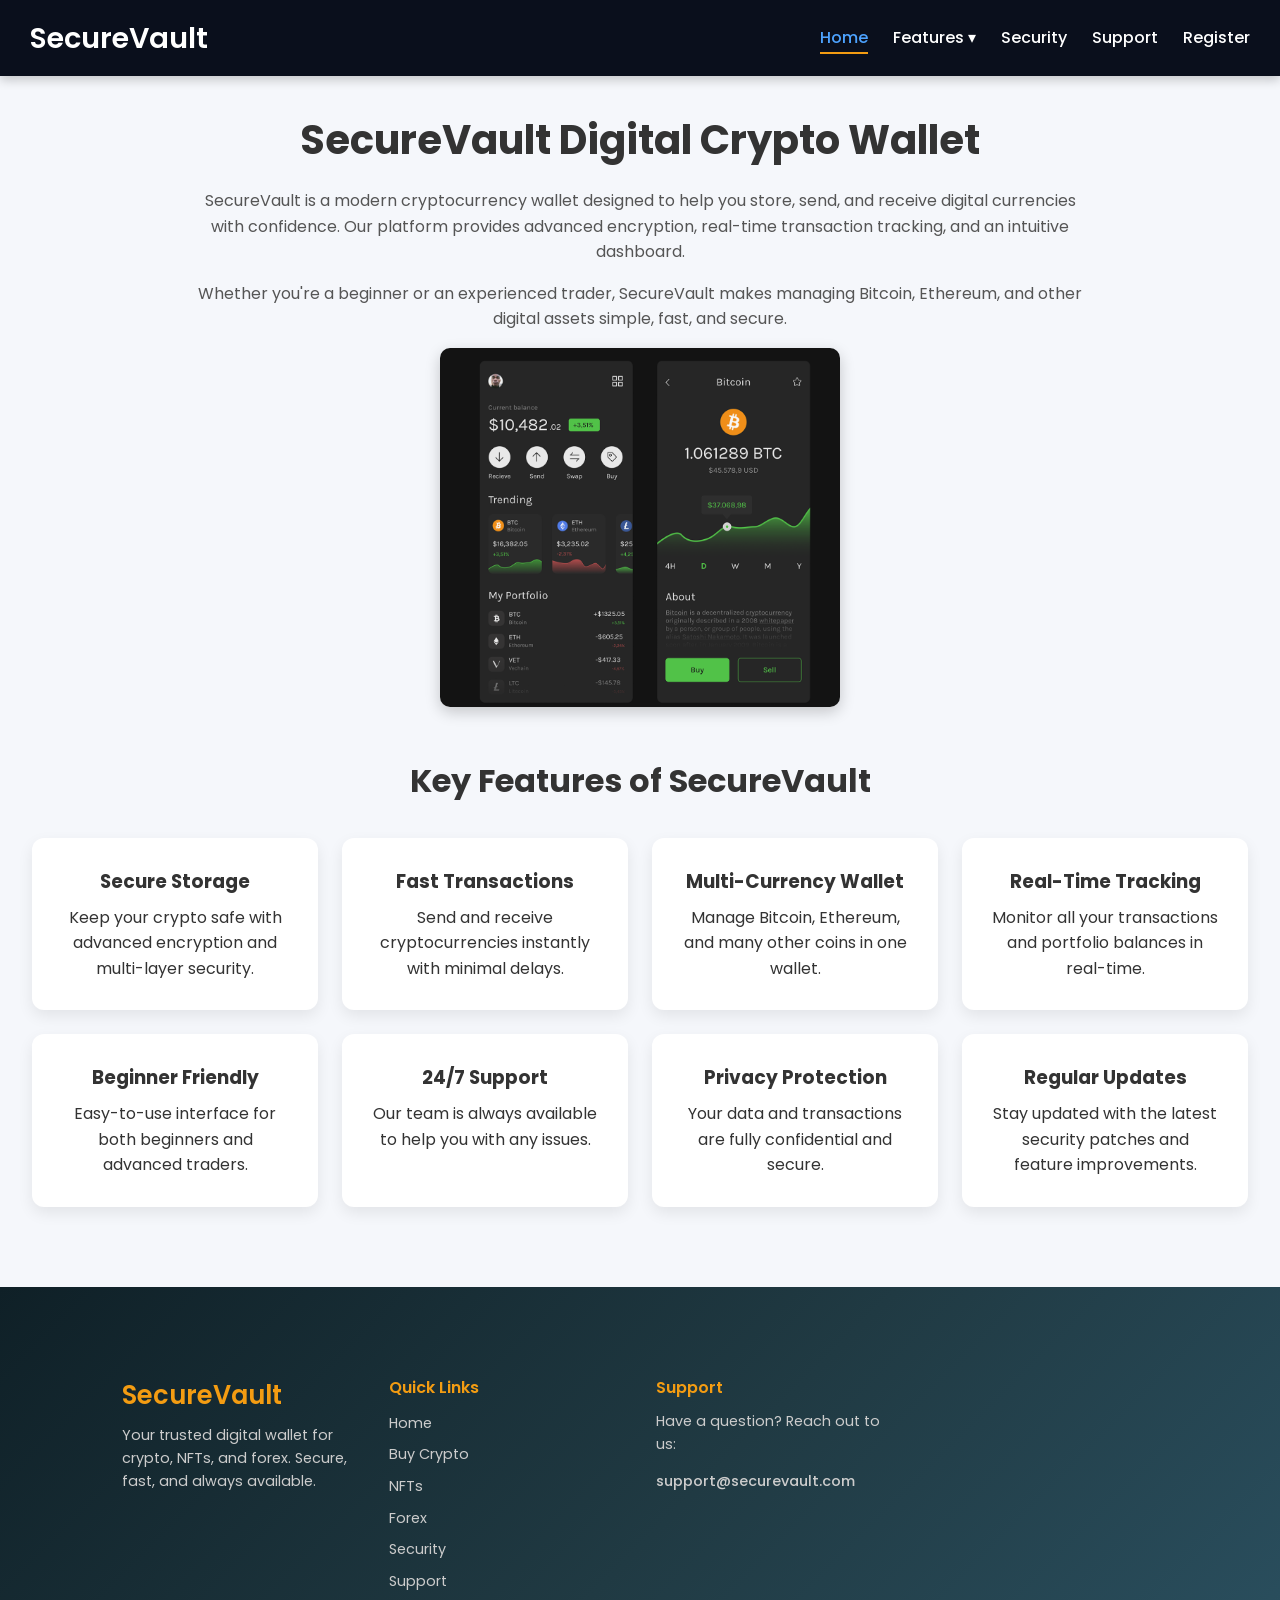
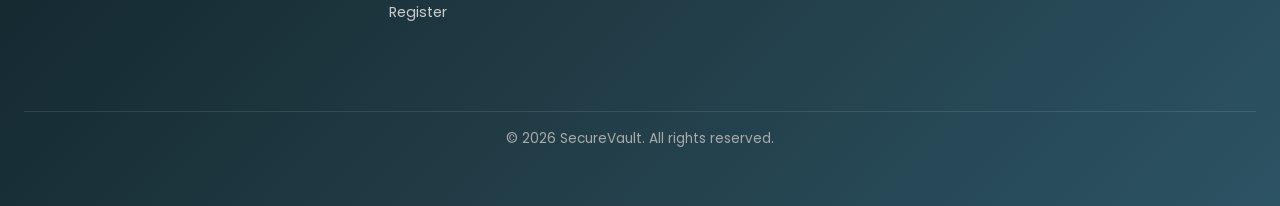
==== commit 32714a09: "web project" ====
--- a/index.html
+++ b/index.html
@@ -111,8 +111,9 @@
                     <li><a href="buy-crypto.html">Buy Crypto</a></li>
                     <li><a href="nfts.html">NFTs</a></li>
                     <li><a href="forex.html">Forex</a></li>
-                    <li><a href="#">Security</a></li>
-                    <li><a href="#">Support</a></li>
+                    <li><a href="security.html">Security</a></li>
+                    <li><a href="support.html">Support</a></li>
+                    <li><a href="register.html">Register</a></li>
                 </ul>
             </div>
 
@@ -127,7 +128,7 @@
         </div>
 
         <div class="footer-bottom">
-            <p>&copy; 2026 Muhammad Saad. All rights reserved.</p>
+            <p>&copy; 2026 SecureVault. All rights reserved.</p>
         </div>
     </footer>
 
